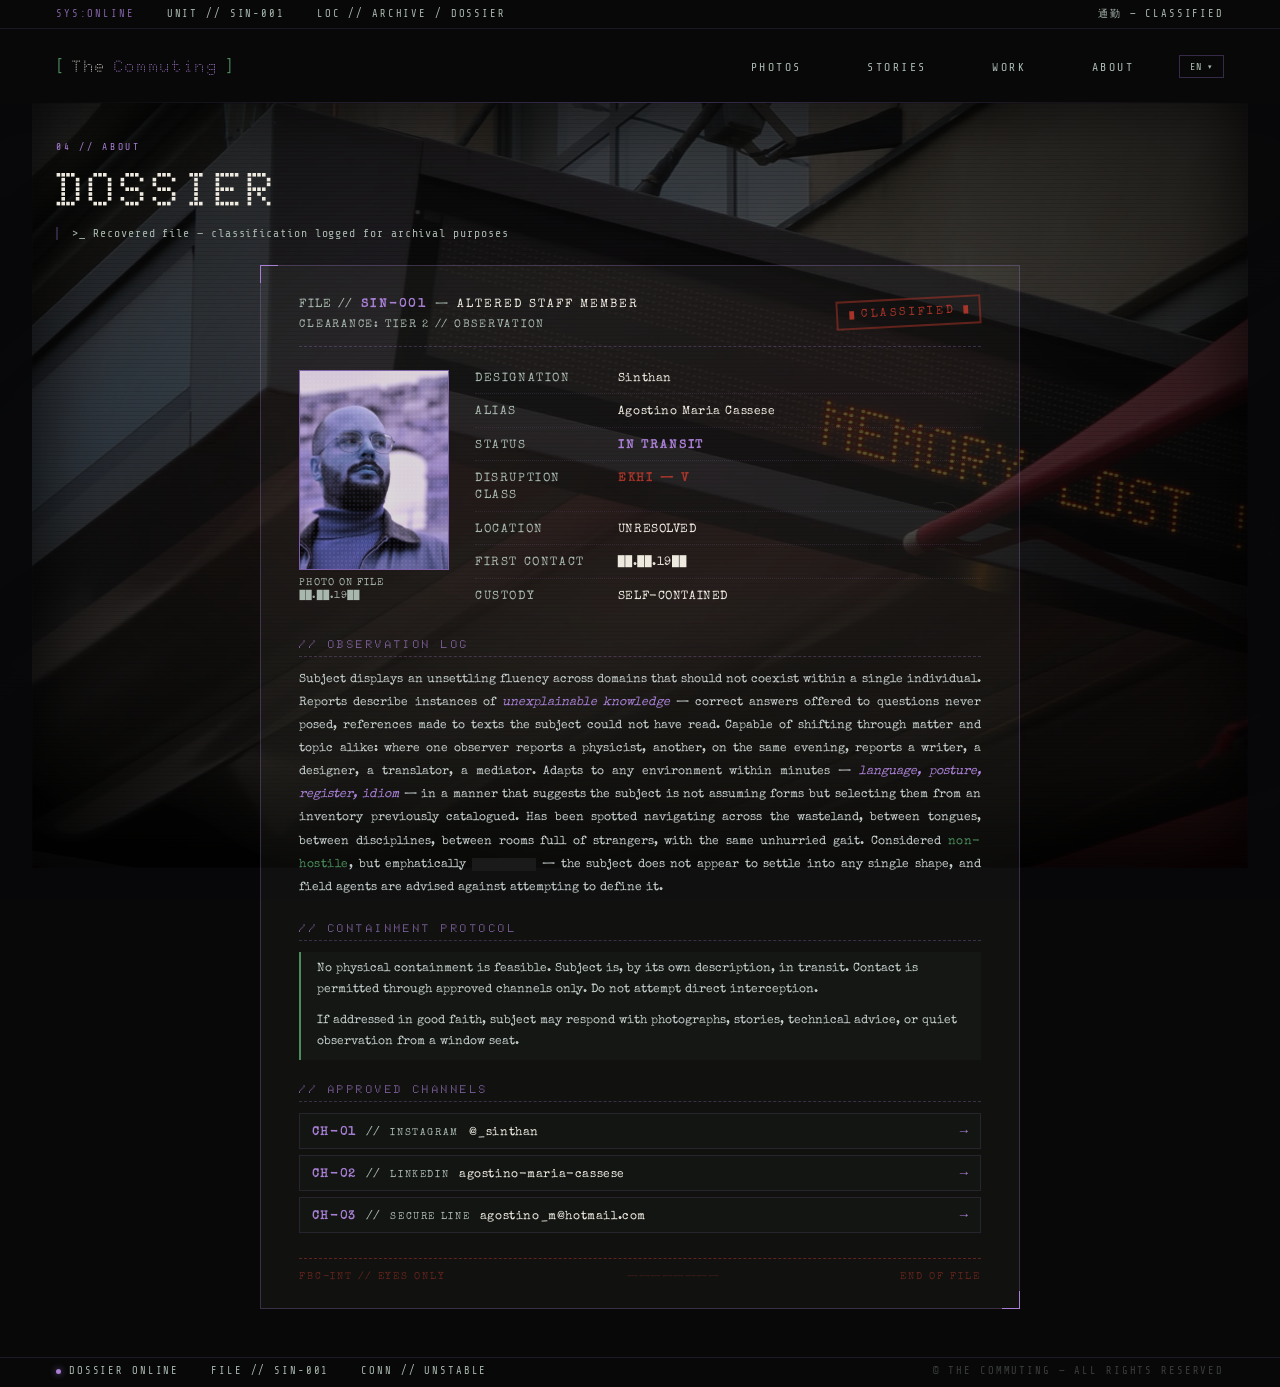
==== about.html @ eeee051c "feat: rewrite Observation Log — fluid creature framing, unexplainable knowledge" ====
<!DOCTYPE html>
<html lang="en">
<head>
  <meta charset="UTF-8" />
  <meta name="viewport" content="width=device-width, initial-scale=1.0" />
  <title>The Commuting — File: SIN-001</title>
  <link rel="icon" type="image/x-icon" href="./assets/favicon.ico">
  <link rel="icon" type="image/png" sizes="32x32" href="./assets/favicon-32.png">
  <link rel="apple-touch-icon" href="./assets/favicon.png">
  <link rel="preconnect" href="https://fonts.googleapis.com">
  <link rel="preconnect" href="https://fonts.gstatic.com" crossorigin>
  <link href="https://fonts.googleapis.com/css2?family=Doto:ROND,wght@1,700&family=Share+Tech+Mono&family=Special+Elite&family=Playfair+Display:wght@400;700&display=swap" rel="stylesheet">
  <link rel="stylesheet" href="./style/style.css">
  <link rel="stylesheet" href="./style/about.css">
</head>
<body>

  <div class="scanlines"></div>
  <div class="window-frame"></div>

  <div class="site-wrapper">

    <!-- SYSTEM BAR -->
    <div class="sys-bar">
      <div class="sys-bar-left">
        <span class="sys-tag">SYS:ONLINE</span>
        <span>UNIT // SIN-001</span>
        <span>LOC // ARCHIVE / DOSSIER</span>
      </div>
      <span>通勤 &mdash; CLASSIFIED</span>
    </div>

    <!-- NAV -->
    <nav>
      <a href="./index.html" class="nav-logo">
        <span class="nav-logo-bracket">[</span>
        The <span class="nav-logo-title">Commuting</span>
        <span class="nav-logo-bracket">]</span>
      </a>
      <ul class="nav-links">
        <li><a href="./photos.html" id="t-nav-photos">Photos</a></li>
        <li><a href="./stories.html" id="t-nav-stories">Stories</a></li>
        <li><a href="./work.html" id="t-nav-work">Tech</a></li>
        <li><a href="./about.html" class="nav-active" id="t-nav-about">About</a></li>
        <li class="nav-lang-item">
          <div class="lang-switcher lang-switcher-inline">
            <button class="lang-btn" id="lang-btn" aria-label="Change language">
              <span id="lang-btn-label">EN</span>
              <span class="lang-btn-arrow">&#9662;</span>
            </button>
            <div class="lang-dropdown" id="lang-dropdown">
              <button class="lang-option" data-lang="en">EN &mdash; English</button>
              <button class="lang-option" data-lang="it">IT &mdash; Italiano</button>
              <button class="lang-option" data-lang="zh">中文 &mdash; 繁體</button>
            </div>
          </div>
        </li>
      </ul>
      <button class="hamburger" id="hamburger" aria-label="Menu">
        <div class="hamburger-bars">
          <span class="hamburger-bar"></span>
          <span class="hamburger-bar"></span>
          <span class="hamburger-bar"></span>
        </div>
      </button>
    </nav>

    <!-- MOBILE DRAWER -->
    <div class="nav-drawer" id="nav-drawer">
      <a href="./photos.html" id="t-nav-photos-m">Photos</a>
      <a href="./stories.html" id="t-nav-stories-m">Stories</a>
      <a href="./work.html" id="t-nav-work-m">Tech</a>
      <a href="./about.html" id="t-nav-about-m">About</a>
      <div class="drawer-lang">
        <span class="drawer-lang-label">// LANGUAGE</span>
        <div class="drawer-lang-options">
          <button class="lang-option" data-lang="en">EN &mdash; English</button>
          <button class="lang-option" data-lang="it">IT &mdash; Italiano</button>
          <button class="lang-option" data-lang="zh">中文 &mdash; 繁體</button>
        </div>
      </div>
    </div>

    <!-- PAGE HEADER -->
    <div class="about-header">
      <p class="about-eyebrow">04 // ABOUT</p>
      <h1 class="about-title">DOSSIER</h1>
      <p class="about-sub" data-t="aboutSub">&gt;_ Recovered file &mdash; classification logged for archival purposes</p>
    </div>

    <!-- DOSSIER -->
    <main class="dossier-wrap">
      <article class="dossier" aria-labelledby="dossier-title">

        <!-- DOSSIER HEADER -->
        <header class="dossier-head">
          <div class="dossier-head-left">
            <div class="dossier-id" id="dossier-title">
              <span class="dossier-id-label">FILE //</span>
              <span class="dossier-id-val">SIN-001</span>
              <span class="dossier-id-sep">&mdash;</span>
              <span class="dossier-id-tag" data-t="aboutFileTag">ALTERED STAFF MEMBER</span>
            </div>
            <div class="dossier-clearance" data-t="aboutClearance">CLEARANCE: TIER 2 // OBSERVATION</div>
          </div>
          <div class="dossier-stamp">
            <span class="stamp-marks">&#9608;</span>
            <span class="stamp-text" data-t="aboutStampClassified">CLASSIFIED</span>
            <span class="stamp-marks">&#9608;</span>
          </div>
        </header>

        <!-- DOSSIER GRID — portrait + meta -->
        <section class="dossier-grid">

          <div class="dossier-portrait">
            <div class="portrait-frame">
              <img src="./assets/propic.webp" alt="Subject photograph — SIN-001" class="portrait-img" />
              <div class="portrait-scan"></div>
            </div>
            <div class="portrait-caption">
              <span data-t="aboutPortraitCap">PHOTO ON FILE</span>
              <span class="portrait-redact">&#9608;&#9608;.&#9608;&#9608;.19&#9608;&#9608;</span>
            </div>
          </div>

          <div class="dossier-meta">
            <div class="meta-row">
              <span class="meta-label" data-t="aboutMetaDesignation">DESIGNATION</span>
              <span class="meta-val">Sinthan</span>
            </div>
            <div class="meta-row">
              <span class="meta-label" data-t="aboutMetaAlias">ALIAS</span>
              <span class="meta-val">Agostino Maria Cassese</span>
            </div>
            <div class="meta-row">
              <span class="meta-label" data-t="aboutMetaStatus">STATUS</span>
              <span class="meta-val meta-val--accent" data-t="aboutMetaStatusVal">IN TRANSIT</span>
            </div>
            <div class="meta-row">
              <span class="meta-label" data-t="aboutMetaDisruption">DISRUPTION CLASS</span>
              <span class="meta-val meta-val--warn">EKHI &mdash; V</span>
            </div>
            <div class="meta-row">
              <span class="meta-label" data-t="aboutMetaLocation">LOCATION</span>
              <span class="meta-val" data-t="aboutMetaLocationVal">UNRESOLVED</span>
            </div>
            <div class="meta-row">
              <span class="meta-label" data-t="aboutMetaContact">FIRST CONTACT</span>
              <span class="meta-val">&#9608;&#9608;.&#9608;&#9608;.19&#9608;&#9608;</span>
            </div>
            <div class="meta-row">
              <span class="meta-label" data-t="aboutMetaCustody">CUSTODY</span>
              <span class="meta-val" data-t="aboutMetaCustodyVal">SELF-CONTAINED</span>
            </div>
          </div>

        </section>

        <!-- OBSERVATION LOG -->
        <section class="dossier-section">
          <h2 class="section-label" data-t="aboutObsLabel">// OBSERVATION LOG</h2>
          <div class="obs-log" data-t="aboutObsBody">
            Subject displays an unsettling fluency across domains that should not coexist within a single individual. Reports describe instances of <em>unexplainable knowledge</em> &mdash; correct answers offered to questions never posed, references made to texts the subject could not have read. Capable of shifting through matter and topic alike: where one observer reports a physicist, another, on the same evening, reports a writer, a designer, a translator, a mediator. Adapts to any environment within minutes &mdash; <em>language, posture, register, idiom</em> &mdash; in a manner that suggests the subject is not assuming forms but selecting them from an inventory previously catalogued. Has been spotted navigating across the wasteland, between tongues, between disciplines, between rooms full of strangers, with the same unhurried gait. Considered <em class="obs-green">non-hostile</em>, but emphatically <span class="redacted">&#9608;&#9608;&#9608;&#9608;&#9608;&#9608;&#9608;</span> &mdash; the subject does not appear to settle into any single shape, and field agents are advised against attempting to define it.
          </div>
        </section>

        <!-- CONTAINMENT NOTE -->
        <section class="dossier-section">
          <h2 class="section-label" data-t="aboutContainmentLabel">// CONTAINMENT PROTOCOL</h2>
          <div class="containment-note">
            <p data-t="aboutContainmentP1">No physical containment is feasible. Subject is, by its own description, in transit. Contact is permitted through approved channels only. Do not attempt direct interception.</p>
            <p data-t="aboutContainmentP2">If addressed in good faith, subject may respond with photographs, stories, technical advice, or quiet observation from a window seat.</p>
          </div>
        </section>

        <!-- APPROVED CHANNELS -->
        <section class="dossier-section">
          <h2 class="section-label" data-t="aboutChannelsLabel">// APPROVED CHANNELS</h2>
          <div class="channels">
            <a class="channel" href="https://www.instagram.com/_sinthan/" target="_blank" rel="noopener">
              <span class="channel-id">CH-01</span>
              <span class="channel-sep">//</span>
              <span class="channel-net" data-t="aboutChInstagramLbl">INSTAGRAM</span>
              <span class="channel-handle">@_sinthan</span>
              <span class="channel-arrow">&rarr;</span>
            </a>
            <a class="channel" href="https://www.linkedin.com/in/agostino-maria-cassese-4b3085217/" target="_blank" rel="noopener">
              <span class="channel-id">CH-02</span>
              <span class="channel-sep">//</span>
              <span class="channel-net" data-t="aboutChLinkedinLbl">LINKEDIN</span>
              <span class="channel-handle">agostino-maria-cassese</span>
              <span class="channel-arrow">&rarr;</span>
            </a>
            <a class="channel" href="mailto:agostino_m@hotmail.com">
              <span class="channel-id">CH-03</span>
              <span class="channel-sep">//</span>
              <span class="channel-net" data-t="aboutChEmailLbl">SECURE LINE</span>
              <span class="channel-handle">agostino_m@hotmail.com</span>
              <span class="channel-arrow">&rarr;</span>
            </a>
          </div>
        </section>

        <!-- FOOTER STRIP -->
        <footer class="dossier-foot">
          <span data-t="aboutFootLeft">FBC-INT // EYES ONLY</span>
          <span class="dossier-foot-sep">&mdash;&mdash;&mdash;&mdash;&mdash;&mdash;&mdash;&mdash;</span>
          <span data-t="aboutFootRight">END OF FILE</span>
        </footer>

      </article>
    </main>

    <!-- STATUS BAR -->
    <div class="status-bar">
      <div class="status-left">
        <span><span class="status-dot"></span><span data-t="aboutStatusDossier">Dossier online</span></span>
        <span data-t="aboutStatusFile">FILE // SIN-001</span>
        <span>CONN // UNSTABLE</span>
      </div>
      <span class="status-right">&copy; The Commuting &mdash; All rights reserved</span>
    </div>

  </div>

  <script src="./scripts/translations.js"></script>
  <script src="./scripts/nav.js"></script>

</body>
</html>
---- style/style.css ----
*, *::before, *::after { box-sizing: border-box; margin: 0; padding: 0; }

:root {
  --bg:            #080808;
  --glass-bg:      rgba(255,255,255,0.03);
  --glass-border:  rgba(255,255,255,0.08);
  --text-primary:  #eeeae0;
  --text-muted:    #a8b8ae;
  --accent:        #7b5ea7;
  --accent-bright: #a87fd4;
  --accent-dim:    rgba(123,94,167,0.15);
  --dot-color:     rgba(255,255,255,0.06);
  --green:         #4a8c5c;
  --text-card-desc:#c4cecc;
}

html { scroll-behavior: smooth; }

body {
  background-color: var(--bg);
  background-image:
    url('../assets/home_wallpaper.webp'),
    radial-gradient(circle, var(--dot-color) 1px, transparent 1px);
  background-size: cover, 18px 18px;
  background-position: center, 0 0;
  background-attachment: fixed, fixed;
  color: var(--text-primary);
  font-family: 'Share Tech Mono', monospace;
  overflow-x: hidden;
}

/* ── DARKENING OVERLAY ── */
body::before {
  content: '';
  position: fixed;
  inset: 0;
  background: rgba(8,8,8,0.70);
  z-index: 0;
  pointer-events: none;
}

/* ── SCANLINES ── */
.scanlines {
  position: fixed;
  inset: 0;
  z-index: 2;
  pointer-events: none;
  background: repeating-linear-gradient(
    to bottom,
    transparent 0px,
    transparent 3px,
    rgba(0,0,0,0.1) 3px,
    rgba(0,0,0,0.1) 4px
  );
}

/* ── WINDOW FRAME ── */
.window-frame {
  position: fixed;
  inset: 0;
  z-index: 3;
  pointer-events: none;
}

.window-frame::before {
  content: '';
  position: absolute;
  inset: 0;
  background:
    radial-gradient(ellipse 75% 55% at 50% 50%, transparent 35%, rgba(0,0,0,0.65) 100%),
    radial-gradient(ellipse 120% 22% at 50% 0%,   rgba(0,0,0,0.75) 0%, transparent 80%),
    radial-gradient(ellipse 120% 22% at 50% 100%, rgba(0,0,0,0.75) 0%, transparent 80%);
}

.window-frame::after {
  content: '';
  position: absolute;
  inset: 0;
  border: 32px solid rgba(8,8,10,0.97);
  box-shadow:
    inset 0 0 80px rgba(0,0,0,0.8),
    inset 0 0 2px rgba(123,94,167,0.15);
}

/* ── DECORATIVE CHINESE TEXT LAYER ── */
.bg-chinese {
  position: fixed;
  inset: 0;
  z-index: 1;
  pointer-events: none;
  user-select: none;
  overflow: hidden;
}

.zh {
  position: absolute;
  writing-mode: vertical-rl;
  font-family: 'Share Tech Mono', monospace;
  font-size: 0.75rem;
  letter-spacing: 0.35em;
  color: rgba(168,127,212,0.55);
  white-space: nowrap;
}

.zh-1 { left: 6%;   top: 5%;  font-size: 0.65rem; opacity: 0.75; }
.zh-2 { left: 14%;  top: 30%; font-size: 0.9rem;  opacity: 0.60; }
.zh-3 { left: 28%;  top: 10%; font-size: 0.55rem; opacity: 0.85; }
.zh-4 { left: 42%;  top: 55%; font-size: 0.8rem;  opacity: 0.55; }
.zh-5 { left: 58%;  top: 8%;  font-size: 0.7rem;  opacity: 0.70; }
.zh-6 { left: 70%;  top: 40%; font-size: 0.6rem;  opacity: 0.80; }
.zh-7 { left: 82%;  top: 15%; font-size: 0.85rem; opacity: 0.50; }
.zh-8 { left: 91%;  top: 60%; font-size: 0.65rem; opacity: 0.65; }

/* ── SITE WRAPPER ── */
.site-wrapper {
  position: relative;
  z-index: 4;
  min-height: 100vh;
  display: flex;
  flex-direction: column;
}

/* solid bg on nav, cards, footer so bg image doesn't show through */
.sys-bar,
nav,
.warn-strip,
.cards,
.status-bar {
  background-color: var(--bg);
}

/* ── TOP SYSTEM BAR ── */
.sys-bar {
  display: flex;
  justify-content: space-between;
  align-items: center;
  padding: 0.45rem 3.5rem;
  font-size: 0.65rem;
  letter-spacing: 0.18em;
  color: var(--text-muted);
  border-bottom: 1px solid rgba(123,94,167,0.18);
  text-transform: uppercase;
}

.sys-bar-left { display: flex; gap: 2rem; }
.sys-tag { color: var(--accent-bright); opacity: 0.75; }

/* ── NAV ── */
nav {
  display: flex;
  justify-content: space-between;
  align-items: center;
  padding: 1.6rem 3.5rem;
  position: relative;
}

nav::after {
  content: '';
  position: absolute;
  bottom: 0; left: 3.5rem; right: 3.5rem;
  height: 1px;
  background: linear-gradient(to right, transparent, rgba(123,94,167,0.45), transparent);
}

.nav-logo {
  font-family: 'Doto', monospace;
  font-size: 1.05rem;
  letter-spacing: 0.1em;
  color: var(--text-primary);
  text-decoration: none;
  display: flex;
  align-items: center;
  gap: 0.4rem;
}

.nav-logo-bracket { color: var(--green); font-family: 'Share Tech Mono', monospace; font-size: 0.9rem; }
.nav-logo .nav-logo-title { color: var(--accent-bright); }

.nav-links { display: flex; gap: 2.8rem; list-style: none; align-items: center; }

.nav-links a {
  font-size: 0.72rem;
  letter-spacing: 0.22em;
  text-transform: uppercase;
  color: var(--text-muted);
  text-decoration: none;
  transition: color 0.2s;
}

.nav-links a::before { content: '//'; margin-right: 0.3em; color: var(--accent); opacity: 0; transition: opacity 0.2s; }
.nav-links a:hover { color: var(--green); }
.nav-links a:hover::before { opacity: 1; }

/* ── HERO ── */
.hero {
  flex: 1;
  display: flex;
  flex-direction: column;
  justify-content: center;
  align-items: flex-start;
  padding: 4rem 3.5rem 3rem;
  max-width: 900px;
  position: relative;
}

/* ── CHINESE VERTICAL DECORATION ── */
.hero-jp {
  position: absolute;
  right: 0;
  top: 50%;
  transform: translateY(-50%) rotate(180deg);
  writing-mode: vertical-rl;
  font-size: 0.56rem;
  letter-spacing: 0.3em;
  color: rgba(123,94,167,0.22);
  text-transform: uppercase;
  pointer-events: none;
  user-select: none;
}

.hero-eyebrow {
  font-size: 0.7rem;
  letter-spacing: 0.28em;
  text-transform: uppercase;
  color: var(--accent-bright);
  margin-bottom: 1.4rem;
  opacity: 0;
  animation: fadeUp 0.8s 0.2s forwards;
  display: flex;
  align-items: center;
  gap: 0.8rem;
}

.hero-eyebrow::before {
  content: '';
  display: inline-block;
  width: 28px; height: 1px;
  background: var(--accent);
}

.hero-title {
  font-family: 'Doto', monospace;
  font-size: clamp(0.9rem, 3.2vw, 3.2rem);
  line-height: 1.15;
  font-weight: 700;
  letter-spacing: 0.06em;
  margin-bottom: 0.4rem;
  opacity: 0;
  animation: fadeUp 0.9s 0.4s forwards;
}

.hero-title em {
  font-style: normal;
  color: var(--accent-bright);
}

.hero-code {
  font-size: 0.58rem;
  letter-spacing: 0.12em;
  color: var(--accent);
  margin-bottom: 1.8rem;
  opacity: 0;
  animation: fadeUp 0.8s 0.55s forwards;
}

.hero-subtitle {
  font-size: 0.82rem;
  line-height: 1.9;
  color: var(--text-muted);
  max-width: 460px;
  margin-bottom: 2.8rem;
  opacity: 0;
  animation: fadeUp 0.9s 0.65s forwards;
  border-left: 2px solid rgba(123,94,167,0.35);
  padding-left: 1rem;
}

.hero-cta {
  display: flex;
  gap: 1.2rem;
  flex-wrap: wrap;
  opacity: 0;
  animation: fadeUp 0.9s 0.8s forwards;
}

.btn {
  font-family: 'Share Tech Mono', monospace;
  font-size: 0.63rem;
  letter-spacing: 0.16em;
  text-transform: uppercase;
  text-decoration: none;
  padding: 0.7rem 1.6rem;
  border: 1px solid;
  transition: background 0.25s, border-color 0.25s, color 0.25s, box-shadow 0.25s;
}

.btn-primary {
  background: var(--accent);
  border-color: var(--accent);
  color: #e8e4dc;
}

.btn-primary:hover {
  background: var(--accent-bright);
  border-color: var(--accent-bright);
  box-shadow: 0 0 20px rgba(168,127,212,0.3);
}

.btn-ghost {
  background: transparent;
  border-color: rgba(123,94,167,0.4);
  color: var(--text-muted);
}

.btn-ghost:hover {
  border-color: var(--accent-bright);
  color: var(--accent-bright);
}

/* ── WARNING MARQUEE ── */
.warn-strip {
  display: flex;
  align-items: center;
  padding: 0.5rem 0;
  font-size: 0.56rem;
  letter-spacing: 0.22em;
  text-transform: uppercase;
  border-top: 1px solid rgba(192,57,43,0.2);
  border-bottom: 1px solid rgba(192,57,43,0.2);
  color: rgba(192,57,43,0.55);
  overflow: hidden;
  white-space: nowrap;
}

.warn-strip-inner {
  display: inline-flex;
  gap: 4rem;
  animation: marquee 24s linear infinite;
  will-change: transform;
}

@keyframes marquee {
  from { transform: translateX(0); }
  to   { transform: translateX(-50%); }
}

/* ── CARDS ── */
.cards {
  display: grid;
  grid-template-columns: repeat(3, 1fr);
  border-top: 1px solid var(--glass-border);
}

.card {
  padding: 2rem 2.4rem;
  background: var(--glass-bg);
  border-right: 1px solid var(--glass-border);
  transition: background 0.25s;
  cursor: pointer;
  position: relative;
  overflow: hidden;
}

.card::before {
  content: '';
  position: absolute;
  top: 0; left: 0;
  width: 54px; height: 54px;
  background: radial-gradient(circle, rgba(123,94,167,0.28) 1px, transparent 1px);
  background-size: 6px 6px;
}

.card:last-child { border-right: none; }
.card:hover { background: var(--accent-dim); }
.card:hover .card-arrow { opacity: 1; transform: translateX(0); }

.card-kaomoji {
  font-family: system-ui, sans-serif;
  font-size: 0.95rem;
  color: var(--green);
  margin-bottom: 0.9rem;
  display: block;
  opacity: 0.9;
}

.card-number {
  font-size: 0.54rem;
  letter-spacing: 0.24em;
  color: var(--accent-bright);
  margin-bottom: 0.8rem;
}

.card-title {
  font-family: 'Playfair Display', serif;
  font-size: 1.1rem;
  margin-bottom: 0.5rem;
  color: var(--text-primary);
}

.card-desc {
  font-size: 0.72rem;
  line-height: 1.75;
  color: var(--text-card-desc);
}

.card-arrow {
  position: absolute;
  bottom: 1.4rem; right: 1.6rem;
  font-size: 0.58rem;
  color: var(--accent-bright);
  opacity: 0;
  transform: translateX(-6px);
  transition: opacity 0.25s, transform 0.25s;
}

/* ── STATUS BAR ── */
.status-bar {
  padding: 0.45rem 3.5rem;
  display: flex;
  justify-content: space-between;
  align-items: center;
  font-size: 0.65rem;
  letter-spacing: 0.18em;
  color: var(--text-muted);
  border-top: 1px solid rgba(123,94,167,0.2);
  flex-wrap: wrap;
  gap: 0.8rem;
  text-transform: uppercase;
}

.status-left { display: flex; gap: 2rem; align-items: center; }

.status-dot {
  display: inline-block;
  width: 5px; height: 5px;
  border-radius: 50%;
  background: var(--accent-bright);
  margin-right: 0.5rem;
  animation: pulse 2.4s infinite;
  box-shadow: 0 0 6px var(--accent);
}

.status-right { opacity: 0.3; }

/* ── KEYFRAMES ── */
@keyframes fadeUp {
  from { opacity: 0; transform: translateY(16px); }
  to   { opacity: 1; transform: translateY(0); }
}

@keyframes pulse {
  0%, 100% { opacity: 1; }
  50%       { opacity: 0.2; }
}

/* ── HAMBURGER ── */
.hamburger {
  display: none;
  flex-direction: column;
  align-items: center;
  gap: 4px;
  background: none;
  border: 1px solid rgba(74,140,92,0.4);
  padding: 0.45rem 0.65rem;
  cursor: pointer;
  z-index: 100;
}

.hamburger-bars { display: flex; flex-direction: column; gap: 4px; }

.hamburger-bar {
  width: 20px; height: 2px;
  background: var(--green);
  transition: transform 0.25s, opacity 0.25s;
  display: block;
}

.hamburger.open .hamburger-bar:nth-child(1) { transform: translateY(6px) rotate(45deg); }
.hamburger.open .hamburger-bar:nth-child(2) { opacity: 0; }
.hamburger.open .hamburger-bar:nth-child(3) { transform: translateY(-6px) rotate(-45deg); }

/* ── NAV DRAWER (mobile only) ── */
.nav-drawer {
  display: none;
  position: fixed;
  top: 0; right: 0;
  width: 220px; height: 100vh;
  background: rgba(8,8,8,0.97);
  border-left: 1px solid rgba(74,140,92,0.25);
  z-index: 99;
  flex-direction: column;
  justify-content: flex-start;
  padding: 3rem 2rem;
  gap: 0.5rem;
  transform: translateX(100%);
  transition: transform 0.3s ease;
}

.nav-drawer.open { transform: translateX(0); }

.nav-drawer a {
  font-size: 0.7rem;
  letter-spacing: 0.22em;
  text-transform: uppercase;
  color: var(--text-muted);
  text-decoration: none;
  padding: 0.65rem 0;
  border-bottom: 1px solid rgba(255,255,255,0.05);
  transition: color 0.2s;
}

.nav-drawer a::before { content: '//'; margin-right: 0.4em; color: var(--accent); }
.nav-drawer a:hover { color: var(--green); }

/* ── RESPONSIVE ── */
@media (max-width: 768px) {
  .sys-bar, nav, .hero, .status-bar { padding-left: 1.4rem; padding-right: 1.4rem; }
  nav::after { left: 1.4rem; right: 1.4rem; }
  .nav-links { display: none; }
  .hamburger { display: flex; }
  .nav-drawer { display: flex; }
  .cards { grid-template-columns: 1fr; }
  .card { border-right: none; border-bottom: 1px solid var(--glass-border); }
  .hero-jp { display: none; }
  .hero-title { font-size: clamp(1.4rem, 6vw, 2.4rem); }
  .zh-3, .zh-4, .zh-6, .zh-7 { display: none; }
  .zh-1 { left: 5%;  }
  .zh-2 { left: 25%; }
  .zh-5 { left: 55%; }
  .zh-8 { left: 80%; }

  .sys-bar {
    font-size: 0.48rem;
    letter-spacing: 0.1em;
    padding-top: 0.35rem;
    padding-bottom: 0.35rem;
  }
  .sys-bar-left { gap: 0.9rem; }

  .status-bar {
    font-size: 0.48rem;
    letter-spacing: 0.1em;
    padding-top: 0.35rem;
    padding-bottom: 0.35rem;
  }
  .status-left { gap: 0.9rem; }
}

/* ── LANGUAGE SWITCHER ── */
.nav-lang-item {
  list-style: none;
}

.lang-switcher-inline {
  position: relative;
}

.lang-btn {
  display: flex;
  align-items: center;
  gap: 0.3rem;
  background: transparent;
  border: 1px solid rgba(123,94,167,0.4);
  color: var(--text-muted);
  font-family: 'Share Tech Mono', monospace;
  font-size: 0.63rem;
  letter-spacing: 0.16em;
  padding: 0.3rem 0.6rem;
  cursor: pointer;
  transition: border-color 0.2s, color 0.2s;
}

.lang-btn:hover,
.lang-btn.open {
  border-color: var(--accent-bright);
  color: var(--accent-bright);
}

.lang-btn-arrow {
  font-size: 0.45rem;
  transition: transform 0.2s;
}

.lang-btn.open .lang-btn-arrow { transform: rotate(180deg); }

.lang-dropdown {
  position: absolute;
  top: calc(100% + 6px);
  right: 0;
  background: rgba(8,8,8,0.97);
  border: 1px solid rgba(123,94,167,0.3);
  display: flex;
  flex-direction: column;
  min-width: 140px;
  z-index: 200;
  transform: translateY(-4px);
  opacity: 0;
  pointer-events: none;
  transition: opacity 0.2s, transform 0.2s;
}

.lang-dropdown.open {
  opacity: 1;
  pointer-events: all;
  transform: translateY(0);
}

.lang-option {
  background: none;
  border: none;
  border-bottom: 1px solid rgba(255,255,255,0.05);
  color: var(--text-muted);
  font-family: 'Share Tech Mono', monospace;
  font-size: 0.62rem;
  letter-spacing: 0.14em;
  text-align: left;
  padding: 0.6rem 0.9rem;
  cursor: pointer;
  transition: color 0.2s, background 0.2s;
}

.lang-option:last-child { border-bottom: none; }
.lang-option:hover { color: var(--accent-bright); background: rgba(123,94,167,0.08); }
.lang-option-active { color: var(--green); }

@media (max-width: 768px) {
  .nav-lang-item { display: none; }
}

/* ── MOBILE DRAWER LANGUAGE SELECTOR ── */
.drawer-lang {
  margin-top: auto;
  padding-top: 1.4rem;
  border-top: 1px solid rgba(123,94,167,0.18);
}

.drawer-lang-label {
  font-size: 0.52rem;
  letter-spacing: 0.22em;
  color: var(--accent);
  text-transform: uppercase;
  display: block;
  margin-bottom: 0.6rem;
}

.drawer-lang-options {
  display: flex;
  flex-direction: column;
  gap: 0;
}

.drawer-lang-options .lang-option {
  text-align: left;
  padding: 0.6rem 0;
  border: none;
  border-bottom: 1px solid rgba(255,255,255,0.05);
  font-size: 0.68rem;
  letter-spacing: 0.16em;
}

.drawer-lang-options .lang-option::before {
  content: '//';
  margin-right: 0.4em;
  color: var(--accent);
}
---- style/about.css ----
/* ══════════════════════════════════════════════════════════════════
   about.css — FBC altered item dossier
   ══════════════════════════════════════════════════════════════════ */

:root {
  --dossier-paper: rgba(238,234,224,0.04);
  --dossier-edge:  rgba(168,127,212,0.28);
  --dossier-edge-soft: rgba(168,127,212,0.14);
  --dossier-redact: #1a1a1a;
  --warn-red: rgba(192,57,43,0.85);
  --warn-red-dim: rgba(192,57,43,0.45);
  --typewriter: 'Special Elite', 'Courier New', monospace;
}

/* ── PAGE HEADER ───────────────────────────────────────────── */
.about-header {
  padding: 2.4rem 3.5rem 1.6rem;
  max-width: 1100px;
}

.about-eyebrow {
  font-size: 0.6rem;
  letter-spacing: 0.28em;
  text-transform: uppercase;
  color: var(--accent-bright);
  margin-bottom: 0.7rem;
}

.about-title {
  font-family: 'Doto', monospace;
  font-size: clamp(1.6rem, 4.5vw, 3rem);
  letter-spacing: 0.06em;
  line-height: 1.1;
  margin-bottom: 0.7rem;
}

.about-sub {
  font-size: 0.72rem;
  letter-spacing: 0.08em;
  color: var(--text-muted);
  border-left: 2px solid rgba(123,94,167,0.35);
  padding-left: 0.9rem;
  max-width: 540px;
}

/* ── DOSSIER WRAPPER ────────────────────────────────────────── */
.dossier-wrap {
  flex: 1;
  padding: 0 3.5rem 3rem;
  display: flex;
  justify-content: center;
}

.dossier {
  width: 100%;
  max-width: 760px;
  background: var(--dossier-paper);
  border: 1px solid var(--dossier-edge);
  padding: 2rem 2.4rem 1.6rem;
  position: relative;
  font-family: var(--typewriter);
}

/* corner brackets */
.dossier::before,
.dossier::after {
  content: '';
  position: absolute;
  width: 18px; height: 18px;
  border: 1px solid var(--accent-bright);
  pointer-events: none;
}
.dossier::before { top: -1px; left: -1px; border-right: none; border-bottom: none; }
.dossier::after  { bottom: -1px; right: -1px; border-left: none; border-top: none; }

/* ── DOSSIER HEAD ───────────────────────────────────────────── */
.dossier-head {
  display: flex;
  justify-content: space-between;
  align-items: flex-start;
  gap: 1.2rem;
  border-bottom: 1px dashed var(--dossier-edge);
  padding-bottom: 1rem;
  margin-bottom: 1.4rem;
}

.dossier-id {
  font-family: var(--typewriter);
  font-size: 0.78rem;
  letter-spacing: 0.1em;
  color: var(--text-primary);
  display: flex;
  flex-wrap: wrap;
  gap: 0.5rem;
  align-items: baseline;
}

.dossier-id-label { color: var(--text-muted); }
.dossier-id-val   { color: var(--accent-bright); font-weight: 700; letter-spacing: 0.18em; }
.dossier-id-sep   { color: var(--text-muted); }
.dossier-id-tag   { color: var(--text-primary); letter-spacing: 0.16em; text-transform: uppercase; }

.dossier-clearance {
  font-family: var(--typewriter);
  font-size: 0.68rem;
  letter-spacing: 0.16em;
  color: var(--text-muted);
  margin-top: 0.5rem;
  text-transform: uppercase;
}

/* ── CLASSIFIED STAMP ───────────────────────────────────────── */
.dossier-stamp {
  font-family: var(--typewriter);
  font-size: 0.72rem;
  letter-spacing: 0.22em;
  color: var(--warn-red);
  border: 2px solid var(--warn-red-dim);
  padding: 0.45rem 0.7rem;
  transform: rotate(-3deg);
  flex-shrink: 0;
  display: flex;
  gap: 0.5rem;
  align-items: center;
  white-space: nowrap;
  text-transform: uppercase;
}

.stamp-marks { font-size: 0.5rem; letter-spacing: -0.1em; }

/* ── GRID: PORTRAIT + META ─────────────────────────────────── */
.dossier-grid {
  display: grid;
  grid-template-columns: 150px 1fr;
  gap: 1.6rem;
  margin-bottom: 1.6rem;
}

/* ── PORTRAIT ──────────────────────────────────────────────── */
.dossier-portrait {
  display: flex;
  flex-direction: column;
  gap: 0.5rem;
}

.portrait-frame {
  width: 100%;
  aspect-ratio: 3 / 4;
  border: 1px solid var(--accent);
  background: #0d0d0d;
  position: relative;
  overflow: hidden;
}

.portrait-img {
  width: 100%;
  height: 100%;
  object-fit: cover;
  display: block;
  filter: grayscale(0.4) sepia(0.3) hue-rotate(220deg) saturate(1.6) brightness(0.85);
}

.portrait-scan {
  position: absolute;
  inset: 0;
  pointer-events: none;
  background:
    repeating-linear-gradient(to bottom, transparent 0px, transparent 2px, rgba(0,0,0,0.18) 2px, rgba(0,0,0,0.18) 3px),
    radial-gradient(circle, rgba(168,127,212,0.18) 1px, transparent 1px);
  background-size: auto, 4px 4px;
  mix-blend-mode: screen;
  opacity: 0.6;
}

.portrait-caption {
  font-family: var(--typewriter);
  font-size: 0.6rem;
  letter-spacing: 0.1em;
  color: var(--text-muted);
  display: flex;
  flex-direction: column;
  gap: 0.15rem;
  text-transform: uppercase;
}

.portrait-redact {
  color: var(--text-muted);
  letter-spacing: 0.05em;
  font-size: 0.62rem;
}

/* ── META TABLE ────────────────────────────────────────────── */
.dossier-meta {
  display: flex;
  flex-direction: column;
  gap: 0.55rem;
  font-family: var(--typewriter);
}

.meta-row {
  display: grid;
  grid-template-columns: 130px 1fr;
  gap: 0.8rem;
  font-size: 0.72rem;
  line-height: 1.5;
  align-items: baseline;
  border-bottom: 1px dotted var(--dossier-edge-soft);
  padding-bottom: 0.4rem;
}

.meta-row:last-child { border-bottom: none; }

.meta-label {
  color: var(--text-muted);
  letter-spacing: 0.14em;
  text-transform: uppercase;
}

.meta-val {
  color: var(--text-primary);
  letter-spacing: 0.05em;
}

.meta-val--accent {
  color: var(--accent-bright);
  letter-spacing: 0.16em;
  text-transform: uppercase;
  font-weight: 700;
}

.meta-val--warn {
  color: var(--warn-red);
  letter-spacing: 0.16em;
  text-transform: uppercase;
  font-weight: 700;
}

/* ── SECTIONS ──────────────────────────────────────────────── */
.dossier-section {
  margin-top: 1.4rem;
}

.section-label {
  font-family: 'Doto', monospace;
  font-size: 0.7rem;
  font-weight: 700;
  letter-spacing: 0.22em;
  color: var(--accent-bright);
  border-bottom: 1px dashed var(--dossier-edge);
  padding-bottom: 0.3rem;
  margin-bottom: 0.7rem;
  text-transform: uppercase;
}

/* ── OBSERVATION LOG ──────────────────────────────────────── */
.obs-log {
  font-family: var(--typewriter);
  font-size: 0.78rem;
  line-height: 1.85;
  color: var(--text-card-desc);
  text-align: justify;
  hyphens: auto;
}

.obs-log em {
  font-style: italic;
  color: var(--accent-bright);
}

.obs-log .obs-green {
  color: var(--green);
  font-style: normal;
  letter-spacing: 0.04em;
}

.obs-log .redacted {
  background: var(--dossier-redact);
  color: transparent;
  padding: 0 6px;
  user-select: none;
  border-radius: 1px;
}

/* ── CONTAINMENT NOTE ──────────────────────────────────────── */
.containment-note {
  font-family: var(--typewriter);
  font-size: 0.74rem;
  line-height: 1.8;
  color: var(--text-card-desc);
  border-left: 2px solid var(--green);
  padding: 0.4rem 0 0.4rem 1rem;
  background: rgba(74,140,92,0.04);
}

.containment-note p { margin-bottom: 0.6rem; }
.containment-note p:last-child { margin-bottom: 0; }

/* ── APPROVED CHANNELS ─────────────────────────────────────── */
.channels {
  display: flex;
  flex-direction: column;
  gap: 0.4rem;
}

.channel {
  font-family: var(--typewriter);
  font-size: 0.74rem;
  letter-spacing: 0.05em;
  display: grid;
  grid-template-columns: auto auto auto 1fr auto;
  gap: 0.6rem;
  align-items: baseline;
  color: var(--text-primary);
  text-decoration: none;
  padding: 0.55rem 0.7rem;
  border: 1px solid var(--dossier-edge-soft);
  background: rgba(74,140,92,0.03);
  transition: border-color 0.2s, background 0.2s, color 0.2s;
}

.channel:hover {
  border-color: var(--green);
  background: rgba(74,140,92,0.08);
  color: var(--green);
}

.channel:hover .channel-arrow { transform: translateX(4px); }

.channel-id {
  color: var(--accent-bright);
  letter-spacing: 0.14em;
  font-weight: 700;
}

.channel-sep { color: var(--text-muted); }

.channel-net {
  color: var(--text-muted);
  letter-spacing: 0.16em;
  text-transform: uppercase;
  font-size: 0.64rem;
}

.channel-handle {
  color: var(--text-primary);
  font-size: 0.72rem;
  word-break: break-all;
}

.channel:hover .channel-handle { color: var(--green); }

.channel-arrow {
  color: var(--accent-bright);
  font-family: 'Share Tech Mono', monospace;
  font-size: 0.85rem;
  transition: transform 0.2s;
}

/* ── FOOTER ────────────────────────────────────────────────── */
.dossier-foot {
  margin-top: 1.6rem;
  padding-top: 0.8rem;
  border-top: 1px dashed var(--warn-red-dim);
  display: flex;
  justify-content: space-between;
  align-items: center;
  font-family: var(--typewriter);
  font-size: 0.6rem;
  letter-spacing: 0.2em;
  color: var(--warn-red-dim);
  text-transform: uppercase;
  flex-wrap: wrap;
  gap: 0.5rem;
}

.dossier-foot-sep {
  flex: 1;
  text-align: center;
  opacity: 0.5;
  letter-spacing: 0.05em;
  overflow: hidden;
  white-space: nowrap;
}

/* ── RESPONSIVE ────────────────────────────────────────────── */
@media (max-width: 768px) {
  .about-header { padding: 1.6rem 1.4rem 1rem; }
  .dossier-wrap { padding: 0 1rem 2rem; }
  .dossier { padding: 1.4rem 1.2rem 1.1rem; }

  .dossier-head { flex-direction: column; align-items: flex-start; }
  .dossier-stamp { transform: rotate(-2deg); align-self: flex-end; }

  .dossier-grid {
    grid-template-columns: 1fr;
    gap: 1rem;
  }
  .dossier-portrait { max-width: 180px; margin: 0 auto; }

  .meta-row {
    grid-template-columns: 1fr;
    gap: 0.15rem;
    border-bottom: 1px dotted var(--dossier-edge-soft);
    padding-bottom: 0.5rem;
  }

  .channel {
    grid-template-columns: auto auto 1fr auto;
    font-size: 0.7rem;
  }
  .channel-net { grid-column: span 2; font-size: 0.6rem; }

  .dossier-foot-sep { display: none; }
}
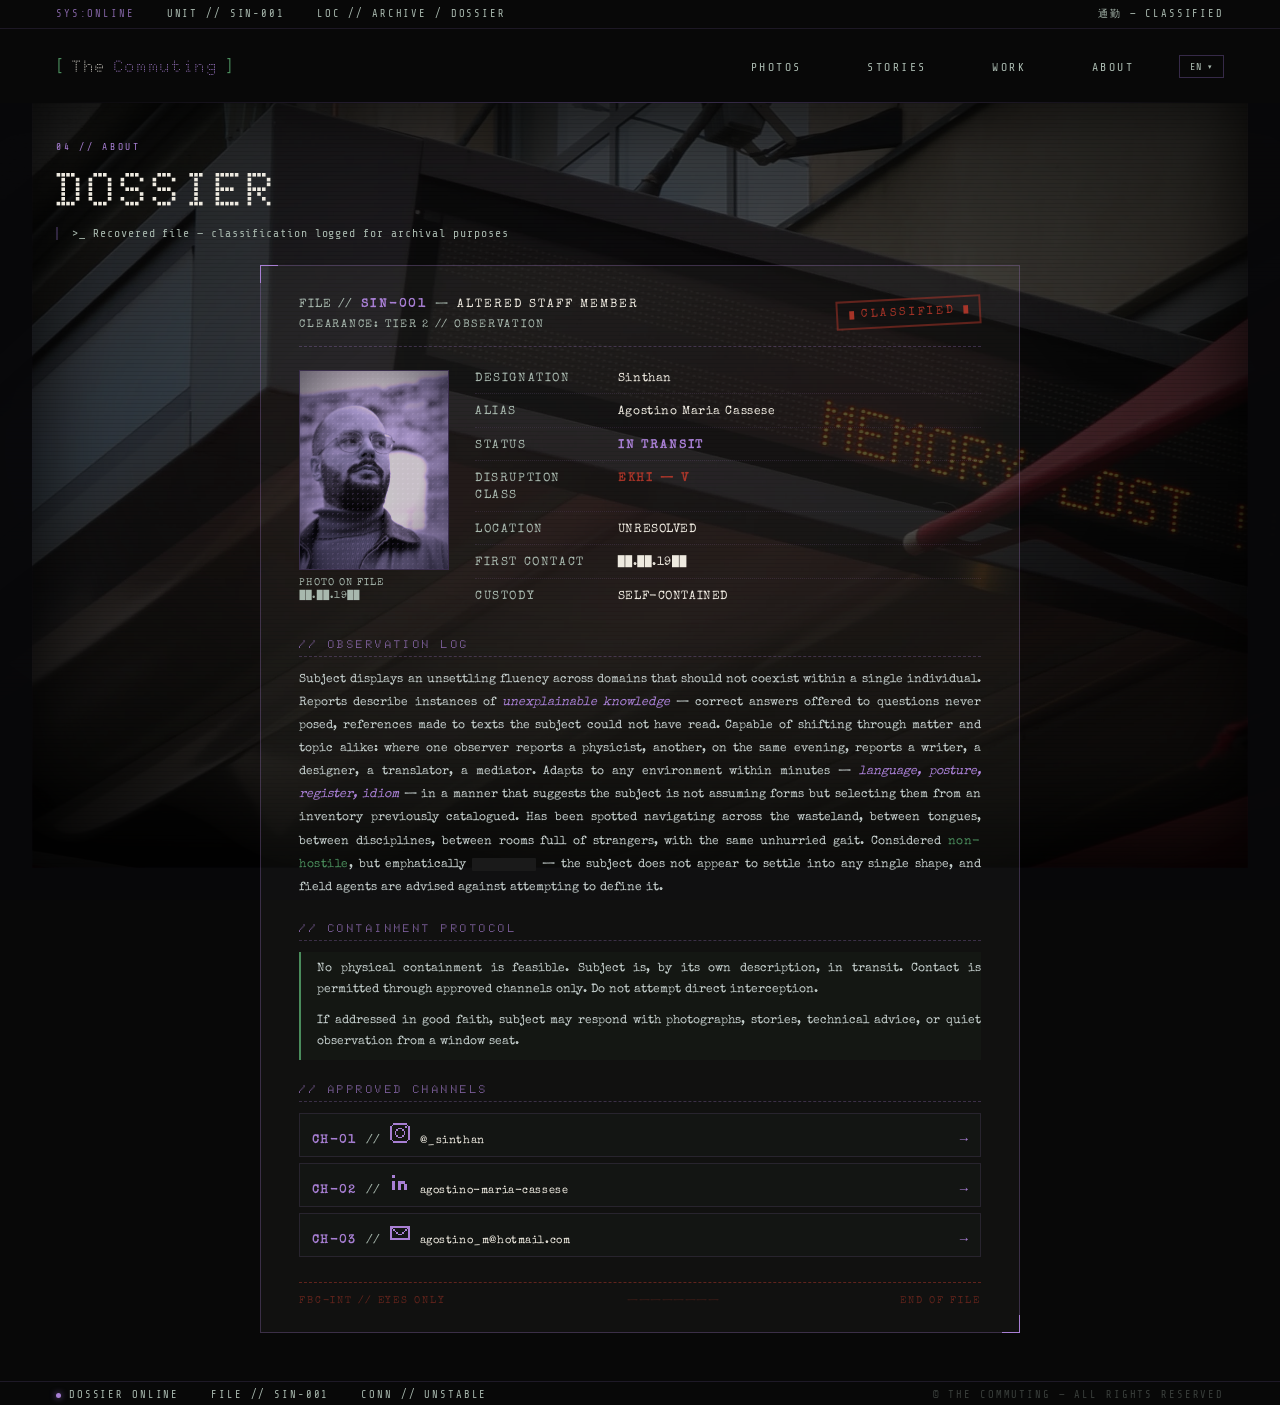
==== commit 1ebdc7a7: "feat: replace channel network labels with dot-matrix SVG icons (Instagram, LinkedIn, envelope)" ====
--- a/about.html
+++ b/about.html
@@ -181,21 +181,65 @@
             <a class="channel" href="https://www.instagram.com/_sinthan/" target="_blank" rel="noopener">
               <span class="channel-id">CH-01</span>
               <span class="channel-sep">//</span>
-              <span class="channel-net" data-t="aboutChInstagramLbl">INSTAGRAM</span>
+              <span class="channel-icon" aria-label="Instagram">
+                <svg width="20" height="20" viewBox="0 0 13 13" xmlns="http://www.w3.org/2000/svg" shape-rendering="crispEdges" aria-hidden="true">
+                  <rect x="2" y="0" width="9" height="1"/>
+                  <rect x="0" y="2" width="1" height="9"/>
+                  <rect x="12" y="2" width="1" height="9"/>
+                  <rect x="2" y="12" width="9" height="1"/>
+                  <rect x="1" y="1" width="1" height="1"/>
+                  <rect x="11" y="1" width="1" height="1"/>
+                  <rect x="1" y="11" width="1" height="1"/>
+                  <rect x="11" y="11" width="1" height="1"/>
+                  <rect x="5" y="3" width="3" height="1"/>
+                  <rect x="4" y="4" width="1" height="1"/>
+                  <rect x="8" y="4" width="1" height="1"/>
+                  <rect x="3" y="5" width="1" height="3"/>
+                  <rect x="9" y="5" width="1" height="3"/>
+                  <rect x="4" y="8" width="1" height="1"/>
+                  <rect x="8" y="8" width="1" height="1"/>
+                  <rect x="5" y="9" width="3" height="1"/>
+                  <rect x="10" y="2" width="1" height="1"/>
+                </svg>
+              </span>
               <span class="channel-handle">@_sinthan</span>
               <span class="channel-arrow">&rarr;</span>
             </a>
             <a class="channel" href="https://www.linkedin.com/in/agostino-maria-cassese-4b3085217/" target="_blank" rel="noopener">
               <span class="channel-id">CH-02</span>
               <span class="channel-sep">//</span>
-              <span class="channel-net" data-t="aboutChLinkedinLbl">LINKEDIN</span>
+              <span class="channel-icon" aria-label="LinkedIn">
+                <svg width="20" height="20" viewBox="0 0 13 13" xmlns="http://www.w3.org/2000/svg" shape-rendering="crispEdges" aria-hidden="true">
+                  <rect x="1" y="1" width="2" height="2"/>
+                  <rect x="1" y="5" width="2" height="6"/>
+                  <rect x="5" y="7" width="2" height="4"/>
+                  <rect x="5" y="5" width="5" height="2"/>
+                  <rect x="9" y="7" width="2" height="4"/>
+                </svg>
+              </span>
               <span class="channel-handle">agostino-maria-cassese</span>
               <span class="channel-arrow">&rarr;</span>
             </a>
             <a class="channel" href="mailto:agostino_m@hotmail.com">
               <span class="channel-id">CH-03</span>
               <span class="channel-sep">//</span>
-              <span class="channel-net" data-t="aboutChEmailLbl">SECURE LINE</span>
+              <span class="channel-icon" aria-label="Email">
+                <svg width="20" height="20" viewBox="0 0 13 13" xmlns="http://www.w3.org/2000/svg" shape-rendering="crispEdges" aria-hidden="true">
+                  <rect x="0" y="2" width="13" height="1"/>
+                  <rect x="0" y="10" width="13" height="1"/>
+                  <rect x="0" y="2" width="1" height="9"/>
+                  <rect x="12" y="2" width="1" height="9"/>
+                  <rect x="1" y="3" width="1" height="1"/>
+                  <rect x="2" y="4" width="1" height="1"/>
+                  <rect x="3" y="5" width="1" height="1"/>
+                  <rect x="4" y="6" width="1" height="1"/>
+                  <rect x="5" y="7" width="3" height="1"/>
+                  <rect x="8" y="6" width="1" height="1"/>
+                  <rect x="9" y="5" width="1" height="1"/>
+                  <rect x="10" y="4" width="1" height="1"/>
+                  <rect x="11" y="3" width="1" height="1"/>
+                </svg>
+              </span>
               <span class="channel-handle">agostino_m@hotmail.com</span>
               <span class="channel-arrow">&rarr;</span>
             </a>
--- a/style/about.css
+++ b/style/about.css
@@ -146,30 +146,39 @@
 .portrait-frame {
   width: 100%;
   aspect-ratio: 3 / 4;
-  border: 1px solid var(--accent);
+  border: 1px solid rgba(123,94,167,0.4);
   background: #0d0d0d;
   position: relative;
   overflow: hidden;
 }
 
 .portrait-img {
+  display: block;
   width: 100%;
   height: 100%;
   object-fit: cover;
-  display: block;
-  filter: grayscale(0.4) sepia(0.3) hue-rotate(220deg) saturate(1.6) brightness(0.85);
+  /* same purple tint as work.html portrait */
+  filter: grayscale(80%) sepia(60%) hue-rotate(220deg) saturate(160%) brightness(0.78);
 }
 
 .portrait-scan {
   position: absolute;
   inset: 0;
   pointer-events: none;
-  background:
-    repeating-linear-gradient(to bottom, transparent 0px, transparent 2px, rgba(0,0,0,0.18) 2px, rgba(0,0,0,0.18) 3px),
-    radial-gradient(circle, rgba(168,127,212,0.18) 1px, transparent 1px);
-  background-size: auto, 4px 4px;
+  background: radial-gradient(circle, rgba(168,127,212,0.18) 1px, transparent 1px);
+  background-size: 5px 5px;
   mix-blend-mode: screen;
-  opacity: 0.6;
+  z-index: 1;
+}
+
+/* vignette over the dot matrix — adds depth, matches work portrait */
+.portrait-frame::after {
+  content: '';
+  position: absolute;
+  inset: 0;
+  background: radial-gradient(ellipse at center, transparent 45%, rgba(8,8,20,0.5) 100%);
+  pointer-events: none;
+  z-index: 2;
 }
 
 .portrait-caption {
@@ -290,6 +299,8 @@
   border-left: 2px solid var(--green);
   padding: 0.4rem 0 0.4rem 1rem;
   background: rgba(74,140,92,0.04);
+  text-align: justify;
+  hyphens: auto;
 }
 
 .containment-note p { margin-bottom: 0.6rem; }
@@ -304,10 +315,10 @@
 
 .channel {
   font-family: var(--typewriter);
-  font-size: 0.74rem;
+  font-size: 0.72rem;
   letter-spacing: 0.05em;
-  display: grid;
-  grid-template-columns: auto auto auto 1fr auto;
+  display: flex;
+  flex-wrap: nowrap;
   gap: 0.6rem;
   align-items: baseline;
   color: var(--text-primary);
@@ -316,6 +327,8 @@
   border: 1px solid var(--dossier-edge-soft);
   background: rgba(74,140,92,0.03);
   transition: border-color 0.2s, background 0.2s, color 0.2s;
+  white-space: nowrap;
+  overflow: hidden;
 }
 
 .channel:hover {
@@ -330,21 +343,36 @@
   color: var(--accent-bright);
   letter-spacing: 0.14em;
   font-weight: 700;
-}
-
-.channel-sep { color: var(--text-muted); }
-
-.channel-net {
-  color: var(--text-muted);
-  letter-spacing: 0.16em;
-  text-transform: uppercase;
-  font-size: 0.64rem;
+  flex-shrink: 0;
+}
+
+.channel-sep { color: var(--text-muted); flex-shrink: 0; }
+
+.channel-icon {
+  flex-shrink: 0;
+  display: inline-flex;
+  align-items: center;
+  line-height: 0;
+}
+
+.channel-icon svg {
+  display: block;
+  fill: var(--accent-bright);
+  transition: fill 0.2s;
+  shape-rendering: crispEdges;
+}
+
+.channel:hover .channel-icon svg {
+  fill: var(--green);
 }
 
 .channel-handle {
   color: var(--text-primary);
-  font-size: 0.72rem;
-  word-break: break-all;
+  font-size: 0.7rem;
+  flex: 1;
+  min-width: 0;
+  overflow: hidden;
+  text-overflow: ellipsis;
 }
 
 .channel:hover .channel-handle { color: var(--green); }
@@ -354,6 +382,8 @@
   font-family: 'Share Tech Mono', monospace;
   font-size: 0.85rem;
   transition: transform 0.2s;
+  flex-shrink: 0;
+  margin-left: auto;
 }
 
 /* ── FOOTER ────────────────────────────────────────────────── */
@@ -405,10 +435,12 @@
   }
 
   .channel {
-    grid-template-columns: auto auto 1fr auto;
-    font-size: 0.7rem;
+    font-size: 0.65rem;
+    gap: 0.4rem;
+    padding: 0.5rem 0.55rem;
   }
-  .channel-net { grid-column: span 2; font-size: 0.6rem; }
+  .channel-icon svg { width: 16px; height: 16px; }
+  .channel-handle { font-size: 0.65rem; }
 
   .dossier-foot-sep { display: none; }
 }
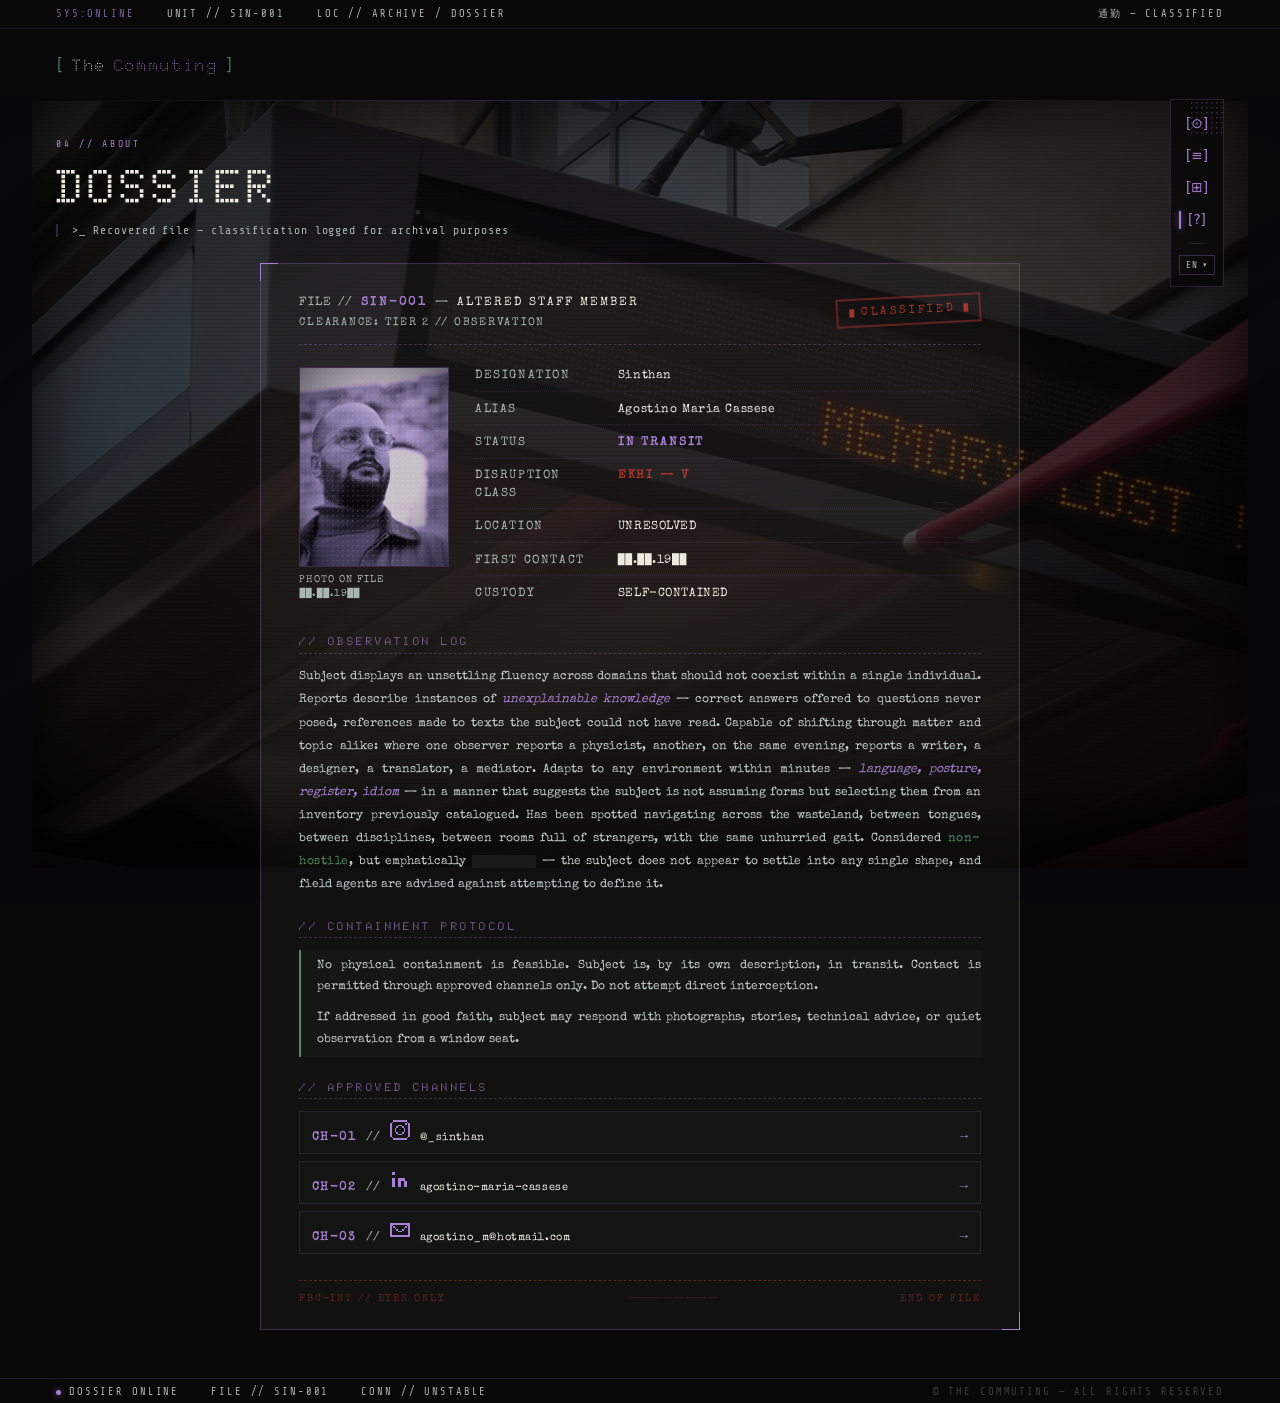
==== commit df0fba5f: "floating vertical nav with section glyphs, About card, consolidate nav-active - replace horizontal n" ====
--- a/about.html
+++ b/about.html
@@ -37,25 +37,6 @@
         The <span class="nav-logo-title">Commuting</span>
         <span class="nav-logo-bracket">]</span>
       </a>
-      <ul class="nav-links">
-        <li><a href="./photos.html" id="t-nav-photos">Photos</a></li>
-        <li><a href="./stories.html" id="t-nav-stories">Stories</a></li>
-        <li><a href="./work.html" id="t-nav-work">Tech</a></li>
-        <li><a href="./about.html" class="nav-active" id="t-nav-about">About</a></li>
-        <li class="nav-lang-item">
-          <div class="lang-switcher lang-switcher-inline">
-            <button class="lang-btn" id="lang-btn" aria-label="Change language">
-              <span id="lang-btn-label">EN</span>
-              <span class="lang-btn-arrow">&#9662;</span>
-            </button>
-            <div class="lang-dropdown" id="lang-dropdown">
-              <button class="lang-option" data-lang="en">EN &mdash; English</button>
-              <button class="lang-option" data-lang="it">IT &mdash; Italiano</button>
-              <button class="lang-option" data-lang="zh">中文 &mdash; 繁體</button>
-            </div>
-          </div>
-        </li>
-      </ul>
       <button class="hamburger" id="hamburger" aria-label="Menu">
         <div class="hamburger-bars">
           <span class="hamburger-bar"></span>
@@ -65,12 +46,46 @@
       </button>
     </nav>
 
+    <!-- FLOATING VERTICAL NAV -->
+    <div class="nav-float" id="nav-float">
+      <a href="./photos.html" class="nav-float-item">
+        <span class="nav-float-icon">[⊙]</span>
+        <span class="nav-float-label" id="t-nav-photos">Photos</span>
+      </a>
+      <a href="./stories.html" class="nav-float-item">
+        <span class="nav-float-icon">[≡]</span>
+        <span class="nav-float-label" id="t-nav-stories">Stories</span>
+      </a>
+      <a href="./work.html" class="nav-float-item">
+        <span class="nav-float-icon">[⊞]</span>
+        <span class="nav-float-label" id="t-nav-work">Tech</span>
+      </a>
+      <a href="./about.html" class="nav-float-item nav-active">
+        <span class="nav-float-icon">[?]</span>
+        <span class="nav-float-label" id="t-nav-about">About</span>
+      </a>
+      <div class="nav-float-divider"></div>
+      <div class="nav-float-lang">
+        <div class="lang-switcher">
+          <button class="lang-btn" id="lang-btn" aria-label="Change language">
+            <span id="lang-btn-label">EN</span>
+            <span class="lang-btn-arrow">▾</span>
+          </button>
+          <div class="lang-dropdown" id="lang-dropdown">
+            <button class="lang-option" data-lang="en">EN — English</button>
+            <button class="lang-option" data-lang="it">IT — Italiano</button>
+            <button class="lang-option" data-lang="zh">中文 — 繁體</button>
+          </div>
+        </div>
+      </div>
+    </div>
+
     <!-- MOBILE DRAWER -->
     <div class="nav-drawer" id="nav-drawer">
-      <a href="./photos.html" id="t-nav-photos-m">Photos</a>
-      <a href="./stories.html" id="t-nav-stories-m">Stories</a>
-      <a href="./work.html" id="t-nav-work-m">Tech</a>
-      <a href="./about.html" id="t-nav-about-m">About</a>
+      <a href="./photos.html" class="nav-i-photos" id="t-nav-photos-m">Photos</a>
+      <a href="./stories.html" class="nav-i-stories" id="t-nav-stories-m">Stories</a>
+      <a href="./work.html" class="nav-i-work" id="t-nav-work-m">Tech</a>
+      <a href="./about.html" class="nav-i-about" id="t-nav-about-m">About</a>
       <div class="drawer-lang">
         <span class="drawer-lang-label">// LANGUAGE</span>
         <div class="drawer-lang-options">
--- a/style/style.css
+++ b/style/style.css
@@ -176,21 +176,6 @@
 .nav-logo-bracket { color: var(--green); font-family: 'Share Tech Mono', monospace; font-size: 0.9rem; }
 .nav-logo .nav-logo-title { color: var(--accent-bright); }
 
-.nav-links { display: flex; gap: 2.8rem; list-style: none; align-items: center; }
-
-.nav-links a {
-  font-size: 0.72rem;
-  letter-spacing: 0.22em;
-  text-transform: uppercase;
-  color: var(--text-muted);
-  text-decoration: none;
-  transition: color 0.2s;
-}
-
-.nav-links a::before { content: '//'; margin-right: 0.3em; color: var(--accent); opacity: 0; transition: opacity 0.2s; }
-.nav-links a:hover { color: var(--green); }
-.nav-links a:hover::before { opacity: 1; }
-
 /* ── HERO ── */
 .hero {
   flex: 1;
@@ -347,7 +332,7 @@
 /* ── CARDS ── */
 .cards {
   display: grid;
-  grid-template-columns: repeat(3, 1fr);
+  grid-template-columns: repeat(4, 1fr);
   border-top: 1px solid var(--glass-border);
 }
 
@@ -374,14 +359,31 @@
 .card:hover { background: var(--accent-dim); }
 .card:hover .card-arrow { opacity: 1; transform: translateX(0); }
 
+.card-head {
+  display: flex;
+  align-items: center;
+  gap: 0.6rem;
+  margin-bottom: 0.9rem;
+}
+
 .card-kaomoji {
   font-family: system-ui, sans-serif;
   font-size: 0.95rem;
   color: var(--green);
-  margin-bottom: 0.9rem;
   display: block;
   opacity: 0.9;
 }
+
+/* section glyph — same set as the floating nav */
+.card .card-icon {
+  font-size: 0.9rem;
+  width: auto;
+  color: var(--accent-bright);
+  opacity: 0.85;
+  transition: opacity 0.25s;
+}
+
+.card:hover .card-icon { opacity: 1; }
 
 .card-number {
   font-size: 0.54rem;
@@ -513,10 +515,16 @@
 .nav-drawer a:hover { color: var(--green); }
 
 /* ── RESPONSIVE ── */
+/* 4 cards get cramped before mobile kicks in — drop to 2×2 first */
+@media (max-width: 1100px) and (min-width: 769px) {
+  .cards { grid-template-columns: repeat(2, 1fr); }
+  .card:nth-child(2n) { border-right: none; }
+  .card:nth-child(-n+2) { border-bottom: 1px solid var(--glass-border); }
+}
+
 @media (max-width: 768px) {
   .sys-bar, nav, .hero, .status-bar { padding-left: 1.4rem; padding-right: 1.4rem; }
   nav::after { left: 1.4rem; right: 1.4rem; }
-  .nav-links { display: none; }
   .hamburger { display: flex; }
   .nav-drawer { display: flex; }
   .cards { grid-template-columns: 1fr; }
@@ -547,14 +555,6 @@
 }
 
 /* ── LANGUAGE SWITCHER ── */
-.nav-lang-item {
-  list-style: none;
-}
-
-.lang-switcher-inline {
-  position: relative;
-}
-
 .lang-btn {
   display: flex;
   align-items: center;
@@ -623,10 +623,6 @@
 .lang-option:hover { color: var(--accent-bright); background: rgba(123,94,167,0.08); }
 .lang-option-active { color: var(--green); }
 
-@media (max-width: 768px) {
-  .nav-lang-item { display: none; }
-}
-
 /* ── MOBILE DRAWER LANGUAGE SELECTOR ── */
 .drawer-lang {
   margin-top: auto;
@@ -663,3 +659,165 @@
   margin-right: 0.4em;
   color: var(--accent);
 }
+
+/* ══════════════════════════════════════════════════════════
+   FLOATING VERTICAL NAV — "mystery square", top right
+   Collapsed: icon column only. Hover: expands to reveal labels.
+   Hidden on mobile — hamburger + drawer take over.
+   ══════════════════════════════════════════════════════════ */
+.nav-float {
+  position: fixed;
+  top: 6.2rem;
+  right: 3.5rem;
+  z-index: 50;
+  display: flex;
+  flex-direction: column;
+  width: 3.4rem;
+  padding: 0.55rem;
+  gap: 0.15rem;
+  background: rgba(8,8,8,0.82);
+  border: 1px solid rgba(123,94,167,0.3);
+  backdrop-filter: blur(6px);
+  transition: width 0.28s cubic-bezier(0.4,0,0.2,1),
+              border-color 0.28s;
+}
+
+.nav-float:hover {
+  width: 11.5rem;
+  border-color: rgba(168,127,212,0.55);
+}
+
+/* dot matrix corner accent — same language as .card::before */
+.nav-float::before {
+  content: '';
+  position: absolute;
+  top: 0; right: 0;
+  width: 34px; height: 34px;
+  background: radial-gradient(circle, rgba(123,94,167,0.3) 1px, transparent 1px);
+  background-size: 5px 5px;
+  pointer-events: none;
+}
+
+/* ── ITEM ── */
+.nav-float-item {
+  position: relative;
+  display: flex;
+  align-items: center;
+  gap: 0.7rem;
+  padding: 0.5rem 0.35rem;
+  text-decoration: none;
+  color: var(--text-muted);
+  border-radius: 2px;
+  white-space: nowrap;
+  transition: color 0.2s, background 0.2s;
+}
+
+.nav-float-item:hover {
+  color: var(--green);
+  background: rgba(74,140,92,0.08);
+}
+
+/* ── ICON ── */
+.nav-float-icon,
+.card-icon {
+  font-family: system-ui, sans-serif;
+  font-size: 0.85rem;
+  line-height: 1;
+  color: var(--accent-bright);
+  flex-shrink: 0;
+  width: 1.5rem;
+  text-align: center;
+  transition: color 0.2s;
+}
+
+.nav-float-item:hover .nav-float-icon { color: var(--green); }
+
+/* ── LABEL — revealed on box hover ── */
+.nav-float-label {
+  font-size: 0.68rem;
+  letter-spacing: 0.2em;
+  text-transform: uppercase;
+  opacity: 0;
+  pointer-events: none;
+  transform: translateX(-4px);
+  transition: opacity 0.22s 0.04s, transform 0.22s 0.04s;
+}
+
+.nav-float:hover .nav-float-label {
+  opacity: 1;
+  pointer-events: auto;
+  transform: translateX(0);
+}
+
+/* ── ACTIVE PAGE ── */
+.nav-float-item.nav-active            { color: var(--accent-bright); }
+.nav-float-item.nav-active .nav-float-icon { color: var(--accent-bright); }
+.nav-float-item.nav-active::after {
+  content: '';
+  position: absolute;
+  left: 0;
+  width: 2px;
+  height: 1.1rem;
+  background: var(--accent-bright);
+  box-shadow: 0 0 6px var(--accent);
+}
+
+/* ── DIVIDER + LANG ── */
+.nav-float-divider {
+  height: 1px;
+  margin: 0.4rem 0.35rem;
+  background: linear-gradient(to right, transparent, rgba(123,94,167,0.4), transparent);
+}
+
+.nav-float-lang {
+  display: flex;
+  justify-content: center;
+  padding: 0.1rem 0.35rem 0.15rem;
+}
+
+.nav-float-lang .lang-switcher { position: relative; }
+
+.nav-float-lang .lang-btn {
+  padding: 0.25rem 0.4rem;
+  font-size: 0.58rem;
+  letter-spacing: 0.1em;
+}
+
+.nav-float-lang .lang-dropdown {
+  right: 0;
+  left: auto;
+}
+
+/* ── RESPONSIVE — hide floating nav on mobile ── */
+@media (max-width: 768px) {
+  .nav-float { display: none; }
+}
+
+/* ══════════════════════════════════════════════════════════
+   ACTIVE NAV LINK — consolidated (was duplicated across
+   photos.css / stories.css / work.css with differing colours)
+   ══════════════════════════════════════════════════════════ */
+.nav-drawer a.nav-active {
+  color: var(--accent-bright);
+}
+
+/* ── DRAWER SECTION ICONS ──
+   Delivered via ::before so translations (which rewrite textContent)
+   can never wipe them. Overrides the generic '//' prefix. */
+.nav-drawer a.nav-i-photos::before,
+.nav-drawer a.nav-i-stories::before,
+.nav-drawer a.nav-i-work::before,
+.nav-drawer a.nav-i-about::before {
+  font-family: system-ui, sans-serif;
+  color: var(--accent-bright);
+  margin-right: 0.55em;
+  display: inline-block;
+  width: 1.5em;
+}
+
+.nav-drawer a.nav-i-photos::before  { content: '[\2299]'; }
+.nav-drawer a.nav-i-stories::before { content: '[\2261]'; }
+.nav-drawer a.nav-i-work::before    { content: '[\229E]'; }
+.nav-drawer a.nav-i-about::before   { content: '[?]'; }
+
+.nav-drawer a:hover::before { color: var(--green); }
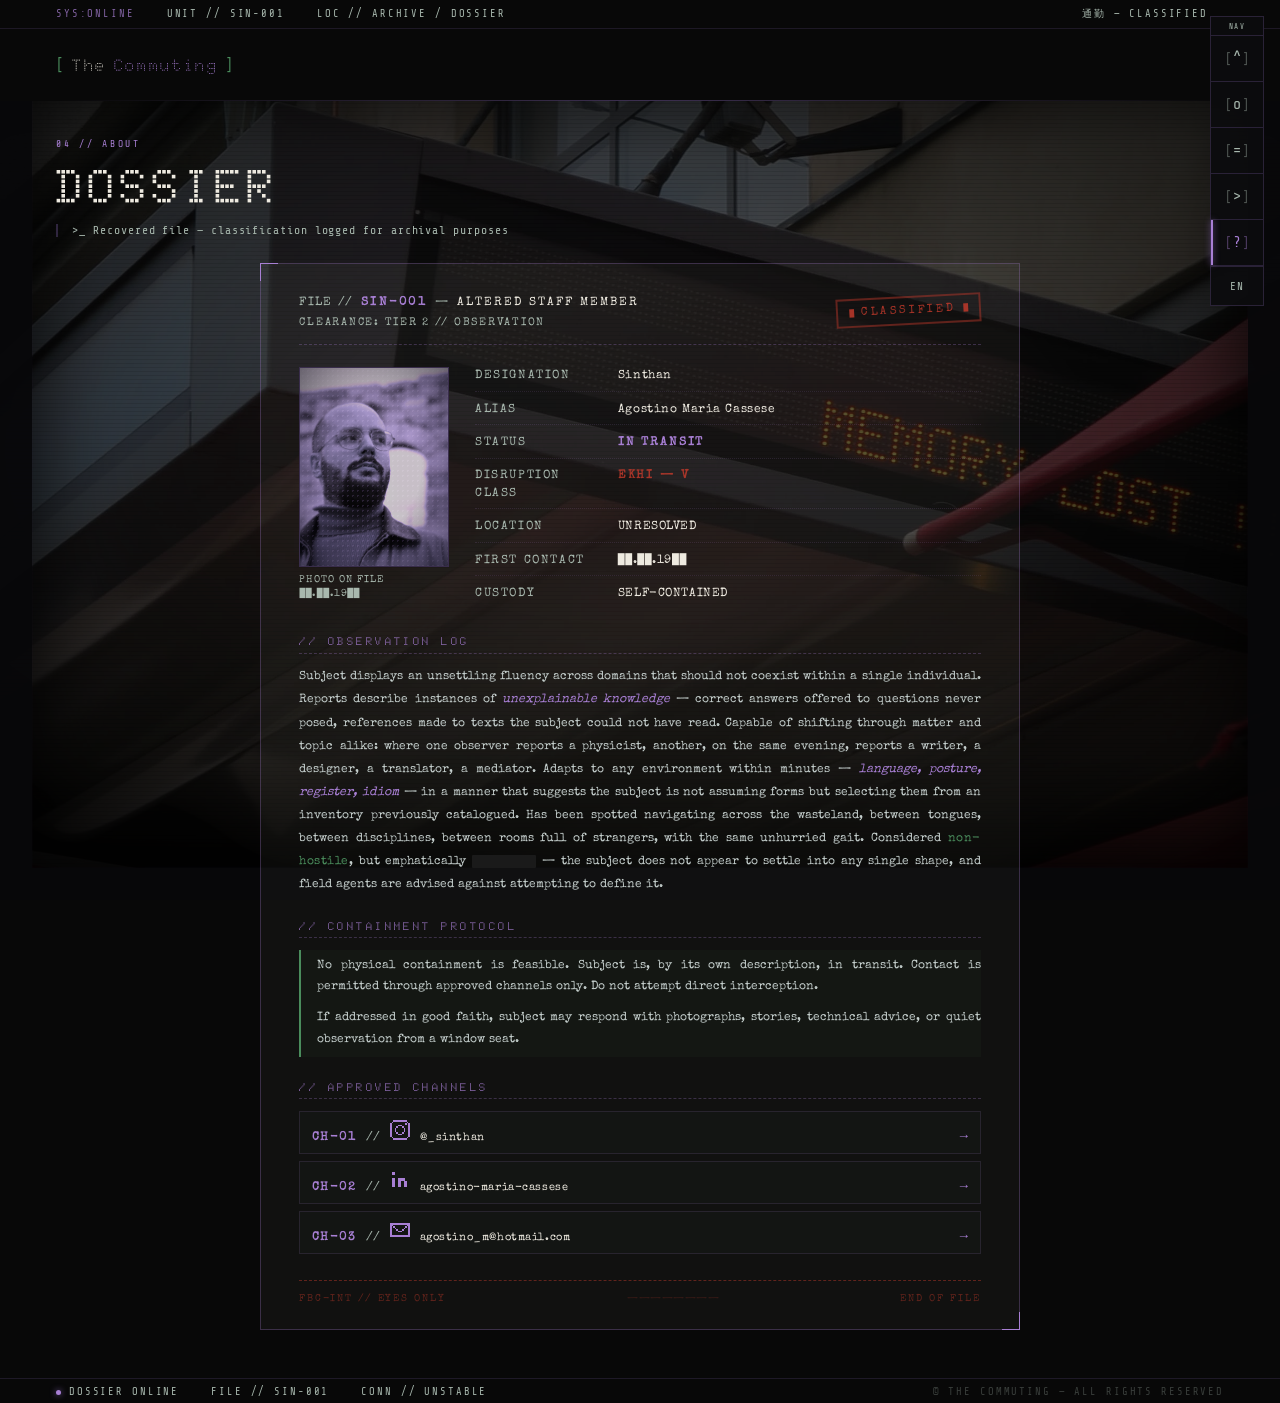
==== commit 10006214: "corner panel nav per spec - fixed 54px top-right panel, ASCII bracket glyphs, slide-out labels on ho" ====
--- a/about.html
+++ b/about.html
@@ -37,64 +37,47 @@
         The <span class="nav-logo-title">Commuting</span>
         <span class="nav-logo-bracket">]</span>
       </a>
-      <button class="hamburger" id="hamburger" aria-label="Menu">
-        <div class="hamburger-bars">
-          <span class="hamburger-bar"></span>
-          <span class="hamburger-bar"></span>
-          <span class="hamburger-bar"></span>
-        </div>
+    </nav>
+
+    <!-- CORNER PANEL -->
+    <nav class="corner" id="corner" aria-label="Sections">
+      <div class="cap">NAV</div>
+
+      <button class="cell toggle" id="cornerToggle"
+              aria-label="Open navigation" aria-expanded="false">
+        <span class="br">[</span><span class="g">≡</span><span class="br">]</span>
       </button>
+
+      <div class="stack">
+        <a class="cell" href="./index.html" aria-label="HOME">
+          <span class="br">[</span><span class="g">^</span><span class="br">]</span>
+          <span class="lab"><span id="t-nav-home">HOME</span> <small>00</small></span>
+        </a>
+        <a class="cell" href="./photos.html" aria-label="PHOTOS">
+          <span class="br">[</span><span class="g">o</span><span class="br">]</span>
+          <span class="lab"><span id="t-nav-photos">PHOTOS</span> <small>01</small></span>
+        </a>
+        <a class="cell" href="./stories.html" aria-label="STORIES">
+          <span class="br">[</span><span class="g">=</span><span class="br">]</span>
+          <span class="lab"><span id="t-nav-stories">STORIES</span> <small>02</small></span>
+        </a>
+        <a class="cell" href="./work.html" aria-label="TECH">
+          <span class="br">[</span><span class="g">&gt;</span><span class="br">]</span>
+          <span class="lab"><span id="t-nav-work">TECH</span> <small>03</small></span>
+        </a>
+        <a class="cell active" href="./about.html" aria-current="page" aria-label="ABOUT">
+          <span class="br">[</span><span class="g">?</span><span class="br">]</span>
+          <span class="lab"><span id="t-nav-about">ABOUT</span> <small>04</small></span>
+        </a>
+
+        <div class="sep"></div>
+
+        <button class="cell util" id="langBtn" aria-label="Change language">
+          <span id="lang-btn-label">EN</span>
+          <span class="lab"><span id="t-nav-lang">LANGUAGE</span> <small>EN / IT / 繁體</small></span>
+        </button>
+      </div>
     </nav>
-
-    <!-- FLOATING VERTICAL NAV -->
-    <div class="nav-float" id="nav-float">
-      <a href="./photos.html" class="nav-float-item">
-        <span class="nav-float-icon">[⊙]</span>
-        <span class="nav-float-label" id="t-nav-photos">Photos</span>
-      </a>
-      <a href="./stories.html" class="nav-float-item">
-        <span class="nav-float-icon">[≡]</span>
-        <span class="nav-float-label" id="t-nav-stories">Stories</span>
-      </a>
-      <a href="./work.html" class="nav-float-item">
-        <span class="nav-float-icon">[⊞]</span>
-        <span class="nav-float-label" id="t-nav-work">Tech</span>
-      </a>
-      <a href="./about.html" class="nav-float-item nav-active">
-        <span class="nav-float-icon">[?]</span>
-        <span class="nav-float-label" id="t-nav-about">About</span>
-      </a>
-      <div class="nav-float-divider"></div>
-      <div class="nav-float-lang">
-        <div class="lang-switcher">
-          <button class="lang-btn" id="lang-btn" aria-label="Change language">
-            <span id="lang-btn-label">EN</span>
-            <span class="lang-btn-arrow">▾</span>
-          </button>
-          <div class="lang-dropdown" id="lang-dropdown">
-            <button class="lang-option" data-lang="en">EN — English</button>
-            <button class="lang-option" data-lang="it">IT — Italiano</button>
-            <button class="lang-option" data-lang="zh">中文 — 繁體</button>
-          </div>
-        </div>
-      </div>
-    </div>
-
-    <!-- MOBILE DRAWER -->
-    <div class="nav-drawer" id="nav-drawer">
-      <a href="./photos.html" class="nav-i-photos" id="t-nav-photos-m">Photos</a>
-      <a href="./stories.html" class="nav-i-stories" id="t-nav-stories-m">Stories</a>
-      <a href="./work.html" class="nav-i-work" id="t-nav-work-m">Tech</a>
-      <a href="./about.html" class="nav-i-about" id="t-nav-about-m">About</a>
-      <div class="drawer-lang">
-        <span class="drawer-lang-label">// LANGUAGE</span>
-        <div class="drawer-lang-options">
-          <button class="lang-option" data-lang="en">EN &mdash; English</button>
-          <button class="lang-option" data-lang="it">IT &mdash; Italiano</button>
-          <button class="lang-option" data-lang="zh">中文 &mdash; 繁體</button>
-        </div>
-      </div>
-    </div>
 
     <!-- PAGE HEADER -->
     <div class="about-header">
--- a/style/style.css
+++ b/style/style.css
@@ -455,65 +455,6 @@
   50%       { opacity: 0.2; }
 }
 
-/* ── HAMBURGER ── */
-.hamburger {
-  display: none;
-  flex-direction: column;
-  align-items: center;
-  gap: 4px;
-  background: none;
-  border: 1px solid rgba(74,140,92,0.4);
-  padding: 0.45rem 0.65rem;
-  cursor: pointer;
-  z-index: 100;
-}
-
-.hamburger-bars { display: flex; flex-direction: column; gap: 4px; }
-
-.hamburger-bar {
-  width: 20px; height: 2px;
-  background: var(--green);
-  transition: transform 0.25s, opacity 0.25s;
-  display: block;
-}
-
-.hamburger.open .hamburger-bar:nth-child(1) { transform: translateY(6px) rotate(45deg); }
-.hamburger.open .hamburger-bar:nth-child(2) { opacity: 0; }
-.hamburger.open .hamburger-bar:nth-child(3) { transform: translateY(-6px) rotate(-45deg); }
-
-/* ── NAV DRAWER (mobile only) ── */
-.nav-drawer {
-  display: none;
-  position: fixed;
-  top: 0; right: 0;
-  width: 220px; height: 100vh;
-  background: rgba(8,8,8,0.97);
-  border-left: 1px solid rgba(74,140,92,0.25);
-  z-index: 99;
-  flex-direction: column;
-  justify-content: flex-start;
-  padding: 3rem 2rem;
-  gap: 0.5rem;
-  transform: translateX(100%);
-  transition: transform 0.3s ease;
-}
-
-.nav-drawer.open { transform: translateX(0); }
-
-.nav-drawer a {
-  font-size: 0.7rem;
-  letter-spacing: 0.22em;
-  text-transform: uppercase;
-  color: var(--text-muted);
-  text-decoration: none;
-  padding: 0.65rem 0;
-  border-bottom: 1px solid rgba(255,255,255,0.05);
-  transition: color 0.2s;
-}
-
-.nav-drawer a::before { content: '//'; margin-right: 0.4em; color: var(--accent); }
-.nav-drawer a:hover { color: var(--green); }
-
 /* ── RESPONSIVE ── */
 /* 4 cards get cramped before mobile kicks in — drop to 2×2 first */
 @media (max-width: 1100px) and (min-width: 769px) {
@@ -525,8 +466,6 @@
 @media (max-width: 768px) {
   .sys-bar, nav, .hero, .status-bar { padding-left: 1.4rem; padding-right: 1.4rem; }
   nav::after { left: 1.4rem; right: 1.4rem; }
-  .hamburger { display: flex; }
-  .nav-drawer { display: flex; }
   .cards { grid-template-columns: 1fr; }
   .card { border-right: none; border-bottom: 1px solid var(--glass-border); }
   .hero-jp { display: none; }
@@ -555,269 +494,198 @@
 }
 
 /* ── LANGUAGE SWITCHER ── */
-.lang-btn {
-  display: flex;
-  align-items: center;
-  gap: 0.3rem;
-  background: transparent;
-  border: 1px solid rgba(123,94,167,0.4);
-  color: var(--text-muted);
+
+
+
+
+/* ══════════════════════════════════════════════════════════════════
+   CORNER PANEL — fixed vertical nav, top-right
+   Token-driven per spec §5. The six component tokens are aliased to the
+   site's current palette here rather than in :root, so the panel needs
+   no theme-specific rules and can be repointed when the theme switch
+   ("the house shifts") lands.
+   ══════════════════════════════════════════════════════════════════ */
+.corner {
+  --panel:   rgba(12,12,14,0.94);
+  --bg-lift: rgba(123,94,167,0.14);
+  --line:    rgba(123,94,167,0.28);
+  --txt-dim: var(--text-muted);
+  --strong:  var(--text-primary);
+  --accent-c: var(--accent-bright);
+
+  position: fixed;
+  top: 16px;
+  right: 16px;
+  z-index: 60;
+  width: 54px;
+  border: 1px solid var(--line);
+  background: var(--panel);
+  display: flex;
+  flex-direction: column;
   font-family: 'Share Tech Mono', monospace;
-  font-size: 0.63rem;
+  backdrop-filter: blur(6px);
+
+  /* reset the global `nav` element rule, which otherwise leaks
+     padding / align-items / justify-content into this panel */
+  padding: 0;
+  align-items: stretch;
+  justify-content: flex-start;
+}
+
+/* the global nav underline must not render on the panel */
+.corner::after { display: none; }
+
+.corner .cap {
+  font-size: 7.5px;
   letter-spacing: 0.16em;
-  padding: 0.3rem 0.6rem;
+  text-align: center;
+  color: var(--txt-dim);
+  padding: 5px 0 4px;
+  border-bottom: 1px solid var(--line);
+  text-transform: uppercase;
+}
+
+/* ── CELL ── */
+.corner .cell {
+  position: relative;
+  width: 100%;
+  box-sizing: border-box;
+  height: 46px;
+  display: flex;
+  align-items: center;
+  justify-content: center;
+  border: 0;
+  border-bottom: 1px solid var(--line);
+  background: none;
+  color: var(--txt-dim);
+  font-family: inherit;
+  font-size: 15px;
+  text-decoration: none;
   cursor: pointer;
-  transition: border-color 0.2s, color 0.2s;
-}
-
-.lang-btn:hover,
-.lang-btn.open {
-  border-color: var(--accent-bright);
-  color: var(--accent-bright);
-}
-
-.lang-btn-arrow {
-  font-size: 0.45rem;
-  transition: transform 0.2s;
-}
-
-.lang-btn.open .lang-btn-arrow { transform: rotate(180deg); }
-
-.lang-dropdown {
-  position: absolute;
-  top: calc(100% + 6px);
-  right: 0;
-  background: rgba(8,8,8,0.97);
-  border: 1px solid rgba(123,94,167,0.3);
-  display: flex;
-  flex-direction: column;
-  min-width: 140px;
-  z-index: 200;
-  transform: translateY(-4px);
+  transition: background 0.2s, color 0.2s;
+}
+
+.corner .cell:last-child { border-bottom: none; }
+.corner .cell .br { opacity: 0.45; font-size: 13px; }
+.corner .cell .g  { color: inherit; margin: 0 1px; }
+
+.corner .cell:hover,
+.corner .cell:focus-visible {
+  background: var(--bg-lift);
+  color: var(--accent-c);
+  outline: none;
+}
+
+/* keyboard users get a visible treatment in place of the default outline */
+.corner .cell:focus-visible {
+  box-shadow: inset 0 0 0 1px var(--accent-c);
+}
+
+/* ── ACTIVE ── */
+.corner .cell.active { color: var(--accent-c); }
+.corner .cell.active::before {
+  content: '';
+  position: absolute;
+  left: 0; top: 0; bottom: 0;
+  width: 2px;
+  background: var(--accent-c);
+  box-shadow: 0 0 6px var(--accent);
+}
+
+/* ── SLIDE-OUT LABEL ── */
+.corner .cell .lab {
+  position: absolute;
+  right: calc(100% + 1px);
+  top: 0;
+  height: 100%;
+  display: flex;
+  align-items: center;
+  white-space: nowrap;
+  background: var(--panel);
+  border: 1px solid var(--line);
+  border-right: none;
+  padding: 0 12px;
+  font-size: 9.5px;
+  letter-spacing: 0.2em;
+  text-transform: uppercase;
+  color: var(--strong);
   opacity: 0;
+  transform: translateX(6px);
   pointer-events: none;
-  transition: opacity 0.2s, transform 0.2s;
-}
-
-.lang-dropdown.open {
+  transition: opacity 0.18s, transform 0.18s;
+}
+
+.corner .cell:hover .lab,
+.corner .cell:focus-visible .lab {
   opacity: 1;
-  pointer-events: all;
-  transform: translateY(0);
-}
-
-.lang-option {
-  background: none;
-  border: none;
-  border-bottom: 1px solid rgba(255,255,255,0.05);
-  color: var(--text-muted);
-  font-family: 'Share Tech Mono', monospace;
-  font-size: 0.62rem;
+  transform: translateX(0);
+}
+
+.corner .cell .lab small {
+  color: var(--txt-dim);
+  margin-left: 8px;
   letter-spacing: 0.14em;
-  text-align: left;
-  padding: 0.6rem 0.9rem;
-  cursor: pointer;
-  transition: color 0.2s, background 0.2s;
-}
-
-.lang-option:last-child { border-bottom: none; }
-.lang-option:hover { color: var(--accent-bright); background: rgba(123,94,167,0.08); }
-.lang-option-active { color: var(--green); }
-
-/* ── MOBILE DRAWER LANGUAGE SELECTOR ── */
-.drawer-lang {
-  margin-top: auto;
-  padding-top: 1.4rem;
-  border-top: 1px solid rgba(123,94,167,0.18);
-}
-
-.drawer-lang-label {
-  font-size: 0.52rem;
-  letter-spacing: 0.22em;
-  color: var(--accent);
-  text-transform: uppercase;
-  display: block;
-  margin-bottom: 0.6rem;
-}
-
-.drawer-lang-options {
-  display: flex;
-  flex-direction: column;
-  gap: 0;
-}
-
-.drawer-lang-options .lang-option {
-  text-align: left;
-  padding: 0.6rem 0;
-  border: none;
-  border-bottom: 1px solid rgba(255,255,255,0.05);
-  font-size: 0.68rem;
-  letter-spacing: 0.16em;
-}
-
-.drawer-lang-options .lang-option::before {
-  content: '//';
-  margin-right: 0.4em;
-  color: var(--accent);
-}
-
-/* ══════════════════════════════════════════════════════════
-   FLOATING VERTICAL NAV — "mystery square", top right
-   Collapsed: icon column only. Hover: expands to reveal labels.
-   Hidden on mobile — hamburger + drawer take over.
-   ══════════════════════════════════════════════════════════ */
-.nav-float {
-  position: fixed;
-  top: 6.2rem;
-  right: 3.5rem;
-  z-index: 50;
-  display: flex;
-  flex-direction: column;
-  width: 3.4rem;
-  padding: 0.55rem;
-  gap: 0.15rem;
-  background: rgba(8,8,8,0.82);
-  border: 1px solid rgba(123,94,167,0.3);
-  backdrop-filter: blur(6px);
-  transition: width 0.28s cubic-bezier(0.4,0,0.2,1),
-              border-color 0.28s;
-}
-
-.nav-float:hover {
-  width: 11.5rem;
-  border-color: rgba(168,127,212,0.55);
-}
-
-/* dot matrix corner accent — same language as .card::before */
-.nav-float::before {
-  content: '';
-  position: absolute;
-  top: 0; right: 0;
-  width: 34px; height: 34px;
-  background: radial-gradient(circle, rgba(123,94,167,0.3) 1px, transparent 1px);
-  background-size: 5px 5px;
-  pointer-events: none;
-}
-
-/* ── ITEM ── */
-.nav-float-item {
-  position: relative;
-  display: flex;
-  align-items: center;
-  gap: 0.7rem;
-  padding: 0.5rem 0.35rem;
-  text-decoration: none;
-  color: var(--text-muted);
-  border-radius: 2px;
-  white-space: nowrap;
-  transition: color 0.2s, background 0.2s;
-}
-
-.nav-float-item:hover {
-  color: var(--green);
-  background: rgba(74,140,92,0.08);
-}
-
-/* ── ICON ── */
-.nav-float-icon,
-.card-icon {
-  font-family: system-ui, sans-serif;
-  font-size: 0.85rem;
-  line-height: 1;
-  color: var(--accent-bright);
-  flex-shrink: 0;
-  width: 1.5rem;
-  text-align: center;
-  transition: color 0.2s;
-}
-
-.nav-float-item:hover .nav-float-icon { color: var(--green); }
-
-/* ── LABEL — revealed on box hover ── */
-.nav-float-label {
-  font-size: 0.68rem;
-  letter-spacing: 0.2em;
-  text-transform: uppercase;
-  opacity: 0;
-  pointer-events: none;
-  transform: translateX(-4px);
-  transition: opacity 0.22s 0.04s, transform 0.22s 0.04s;
-}
-
-.nav-float:hover .nav-float-label {
-  opacity: 1;
-  pointer-events: auto;
-  transform: translateX(0);
-}
-
-/* ── ACTIVE PAGE ── */
-.nav-float-item.nav-active            { color: var(--accent-bright); }
-.nav-float-item.nav-active .nav-float-icon { color: var(--accent-bright); }
-.nav-float-item.nav-active::after {
-  content: '';
-  position: absolute;
-  left: 0;
-  width: 2px;
-  height: 1.1rem;
-  background: var(--accent-bright);
-  box-shadow: 0 0 6px var(--accent);
-}
-
-/* ── DIVIDER + LANG ── */
-.nav-float-divider {
-  height: 1px;
-  margin: 0.4rem 0.35rem;
-  background: linear-gradient(to right, transparent, rgba(123,94,167,0.4), transparent);
-}
-
-.nav-float-lang {
-  display: flex;
-  justify-content: center;
-  padding: 0.1rem 0.35rem 0.15rem;
-}
-
-.nav-float-lang .lang-switcher { position: relative; }
-
-.nav-float-lang .lang-btn {
-  padding: 0.25rem 0.4rem;
-  font-size: 0.58rem;
+}
+
+/* ── SEPARATOR + UTILITY CELLS ── */
+.corner .sep { height: 1px; background: var(--line); }
+
+.corner .cell.util {
+  height: 38px;
+  font-size: 11px;
   letter-spacing: 0.1em;
 }
 
-.nav-float-lang .lang-dropdown {
-  right: 0;
-  left: auto;
-}
-
-/* ── RESPONSIVE — hide floating nav on mobile ── */
-@media (max-width: 768px) {
-  .nav-float { display: none; }
-}
-
-/* ══════════════════════════════════════════════════════════
-   ACTIVE NAV LINK — consolidated (was duplicated across
-   photos.css / stories.css / work.css with differing colours)
-   ══════════════════════════════════════════════════════════ */
-.nav-drawer a.nav-active {
-  color: var(--accent-bright);
-}
-
-/* ── DRAWER SECTION ICONS ──
-   Delivered via ::before so translations (which rewrite textContent)
-   can never wipe them. Overrides the generic '//' prefix. */
-.nav-drawer a.nav-i-photos::before,
-.nav-drawer a.nav-i-stories::before,
-.nav-drawer a.nav-i-work::before,
-.nav-drawer a.nav-i-about::before {
-  font-family: system-ui, sans-serif;
-  color: var(--accent-bright);
-  margin-right: 0.55em;
-  display: inline-block;
-  width: 1.5em;
-}
-
-.nav-drawer a.nav-i-photos::before  { content: '[\2299]'; }
-.nav-drawer a.nav-i-stories::before { content: '[\2261]'; }
-.nav-drawer a.nav-i-work::before    { content: '[\229E]'; }
-.nav-drawer a.nav-i-about::before   { content: '[?]'; }
-
-.nav-drawer a:hover::before { color: var(--green); }
+/* ── MOBILE TOGGLE (hidden on desktop) ── */
+.corner .toggle { display: none; }
+
+/* ══════════════════════════════════════════════════════════════════
+   MOBILE
+   Spec §10.1 flags that labels are unreachable on touch (no hover).
+   Fix applied: when open, the panel widens and labels render inline
+   instead of as slide-outs.
+   ══════════════════════════════════════════════════════════════════ */
+@media (max-width: 700px) {
+  .corner { width: 46px; transition: width 0.22s ease; }
+  .corner .cap { display: none; }
+  .corner .toggle { display: flex; height: 44px; }
+  .corner .stack { display: none; flex-direction: column; }
+  .corner.open .stack { display: flex; }
+  .corner .cell { height: 42px; }
+
+  /* open state: widen and inline the labels */
+  .corner.open { width: 176px; }
+  .corner.open .toggle { justify-content: flex-end; padding-right: 14px; }
+
+  .corner.open .cell {
+    justify-content: flex-start;
+    padding-left: 14px;
+  }
+
+  .corner.open .cell .lab {
+    position: static;
+    height: auto;
+    opacity: 1;
+    transform: none;
+    background: none;
+    border: none;
+    padding: 0 0 0 12px;
+    pointer-events: auto;
+  }
+}
+
+/* ══════════════════════════════════════════════════════════════════
+   TOP BAR CLEARANCE — the panel is fixed over the page, so the
+   right-hand status text must not run underneath it (spec §2).
+   ══════════════════════════════════════════════════════════════════ */
+.sys-bar { padding-right: 72px; }
+
+@media (max-width: 700px) {
+  .sys-bar { padding-right: 56px; }
+}
+
+@media (prefers-reduced-motion: reduce) {
+  .corner,
+  .corner .cell,
+  .corner .cell .lab { transition: none; }
+}
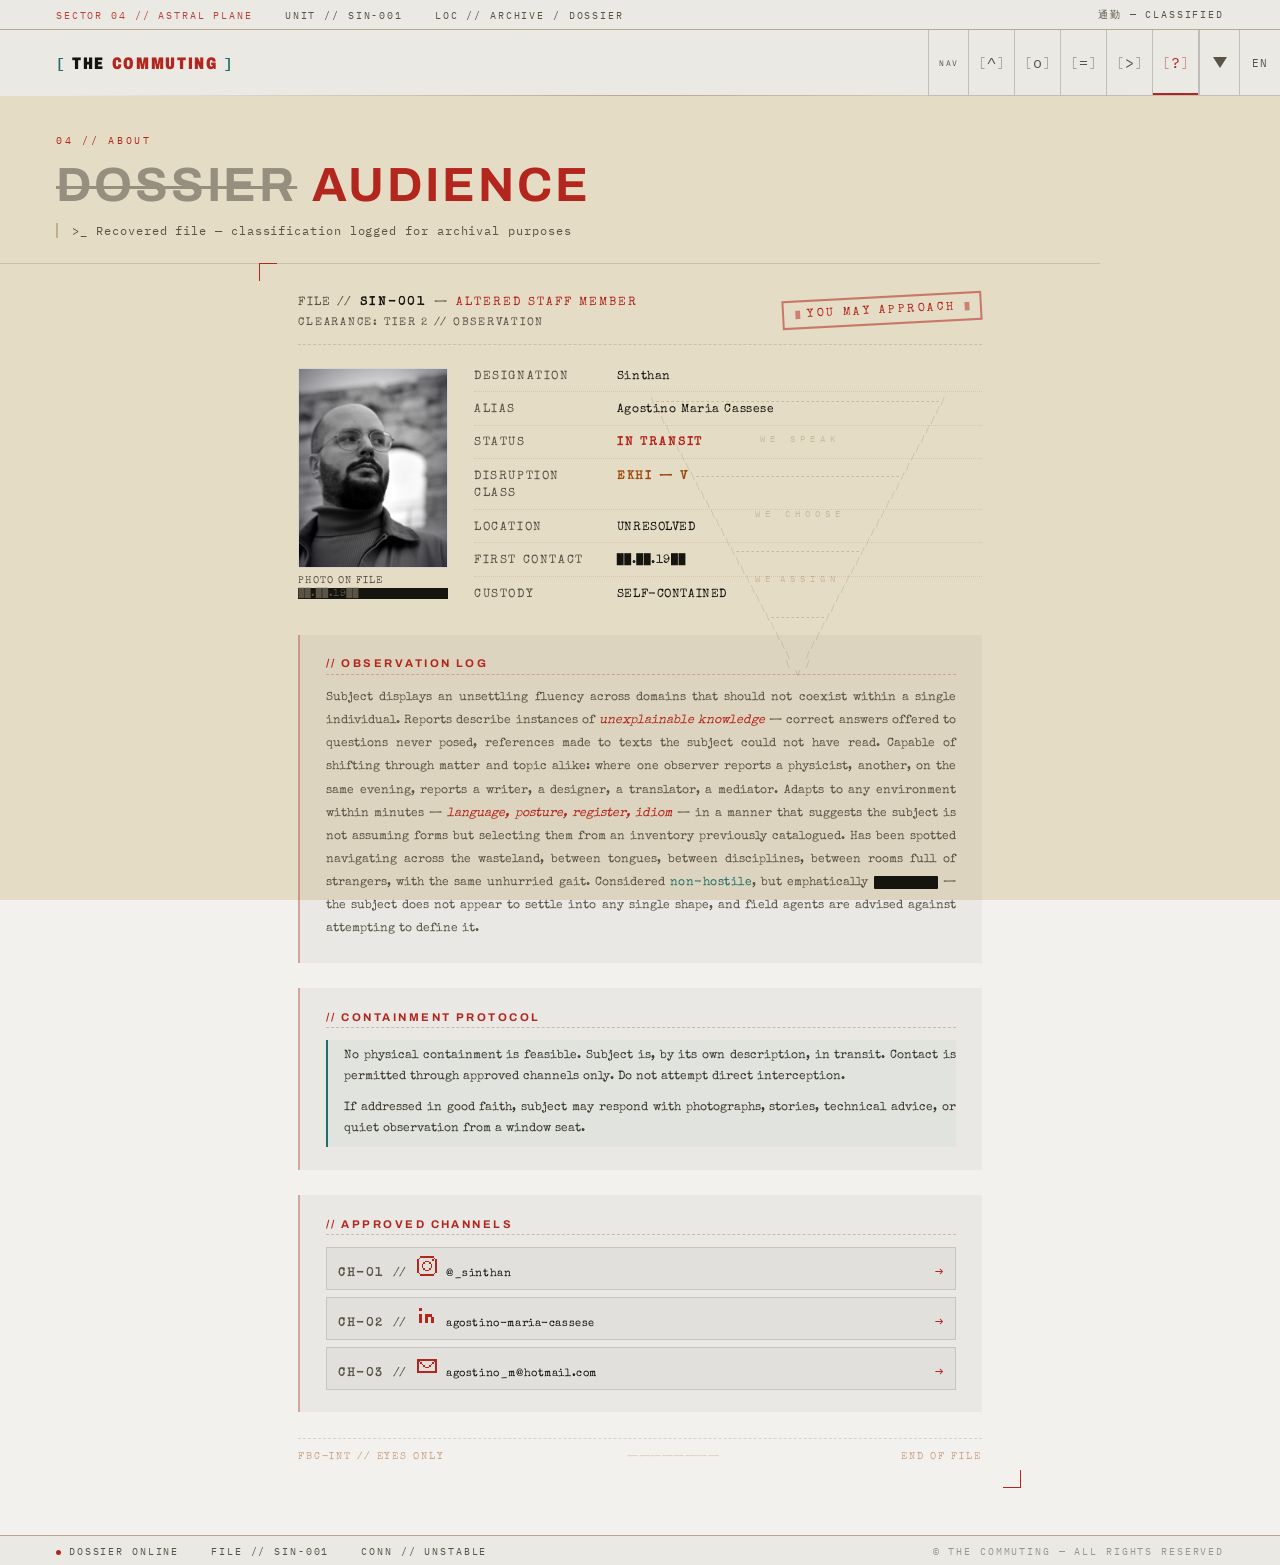
==== commit 2feba73f: "about: tokenise about.css; add AUDIENCE WITH THE BOARD light layer, void ground, floating pyramid, h" ====
--- a/about.html
+++ b/about.html
@@ -1,5 +1,5 @@
 <!DOCTYPE html>
-<html lang="en">
+<html lang="en" data-theme="dark">
 <head>
   <meta charset="UTF-8" />
   <meta name="viewport" content="width=device-width, initial-scale=1.0" />
@@ -9,21 +9,67 @@
   <link rel="apple-touch-icon" href="./assets/favicon.png">
   <link rel="preconnect" href="https://fonts.googleapis.com">
   <link rel="preconnect" href="https://fonts.gstatic.com" crossorigin>
-  <link href="https://fonts.googleapis.com/css2?family=Doto:ROND,wght@1,700&family=Share+Tech+Mono&family=Special+Elite&family=Playfair+Display:wght@400;700&display=swap" rel="stylesheet">
+  <link href="https://fonts.googleapis.com/css2?family=Doto:ROND,wght@1,700&family=Share+Tech+Mono&family=Special+Elite&family=Playfair+Display:wght@400;700&family=Archivo:wdth,wght@62..125,400..900&family=IBM+Plex+Mono:wght@400;500;600&display=swap" rel="stylesheet">
   <link rel="stylesheet" href="./style/style.css">
   <link rel="stylesheet" href="./style/about.css">
+  <link rel="stylesheet" href="./style/theme.css">
+  <link rel="stylesheet" href="./style/theme-about.css">
+
+  <!-- resolve the theme before first paint -->
+  <script>
+    (function () {
+      var p = null;
+      try { p = localStorage.getItem('tc-theme'); } catch (e) {}
+      if (p !== 'light' && p !== 'dark') {
+        p = window.matchMedia('(prefers-color-scheme: light)').matches ? 'light' : 'dark';
+      }
+      document.documentElement.setAttribute('data-theme', p);
+    })();
+  </script>
 </head>
 <body>
 
   <div class="scanlines"></div>
   <div class="window-frame"></div>
+
+  <!-- THE BOARD — light theme only (see theme-about.css) -->
+  <pre class="board-pyramid" aria-hidden="true">  \---------------------------------------------------------/
+   \                                                       /
+    \                                                     /
+     \                                                   /
+      \                 W E   S P E A K                 /
+       \                                               /
+        \                                             /
+         \                                           /
+          \-----------------------------------------/
+           \                                       /
+            \                                     /
+             \                                   /
+              \        W E   C H O O S E        /
+               \                               /
+                \                             /
+                 \                           /
+                  \-------------------------/
+                   \                       /
+                    \                     /
+                     \ W E  A S S I G N  /
+                      \                 /
+                       \               /
+                        \             /
+                         \-----------/
+                          \         /
+                           \       /
+                            \     /
+                             \   /
+                             \   /
+                               V</pre>
 
   <div class="site-wrapper">
 
     <!-- SYSTEM BAR -->
     <div class="sys-bar">
       <div class="sys-bar-left">
-        <span class="sys-tag">SYS:ONLINE</span>
+        <span class="sys-tag" data-flavour="sysTagAbout">SYS:ONLINE</span>
         <span>UNIT // SIN-001</span>
         <span>LOC // ARCHIVE / DOSSIER</span>
       </div>
@@ -72,17 +118,39 @@
 
         <div class="sep"></div>
 
-        <button class="cell util" id="langBtn" aria-label="Change language">
-          <span id="lang-btn-label">EN</span>
-          <span class="lab"><span id="t-nav-lang">LANGUAGE</span> <small>EN / IT / 繁體</small></span>
-        </button>
+        <div class="lang-wrap" id="themeWrap">
+          <button class="cell util" id="themeBtn"
+                  aria-haspopup="true" aria-expanded="false" aria-label="Change theme">
+            <span class="g pyramid"></span>
+          </button>
+          <div class="lang-pane" id="themePane" role="menu" aria-label="Theme">
+            <div class="lang-pane-cap">THE HOUSE SHIFTS</div>
+            <button class="lang-opt" role="menuitem" data-theme-pref="auto">AUTO <small>system</small></button>
+            <button class="lang-opt" role="menuitem" data-theme-pref="dark">DARK <small>in transit</small></button>
+            <button class="lang-opt" role="menuitem" data-theme-pref="light">LIGHT <small>the bureau</small></button>
+          </div>
+        </div>
+
+        <div class="lang-wrap" id="langWrap">
+          <button class="cell util" id="langBtn"
+                  aria-haspopup="true" aria-expanded="false" aria-label="Change language">
+            <span id="lang-btn-label">EN</span>
+          </button>
+          <div class="lang-pane" id="langPane" role="menu" aria-label="Language">
+            <div class="lang-pane-cap" id="t-nav-lang">LANGUAGE</div>
+            <div class="lang-pane-cap board-cap">YOU WILL HEAR US IN</div>
+            <button class="lang-opt" role="menuitem" data-lang="en">EN <small>English</small></button>
+            <button class="lang-opt" role="menuitem" data-lang="it">IT <small>Italiano</small></button>
+            <button class="lang-opt" role="menuitem" data-lang="zh">中文 <small>繁體</small></button>
+          </div>
+        </div>
       </div>
     </nav>
 
     <!-- PAGE HEADER -->
     <div class="about-header">
       <p class="about-eyebrow">04 // ABOUT</p>
-      <h1 class="about-title">DOSSIER</h1>
+      <h1 class="about-title"><em aria-hidden="true">DOSSIER</em><span class="alt-word">AUDIENCE</span></h1>
       <p class="about-sub" data-t="aboutSub">&gt;_ Recovered file &mdash; classification logged for archival purposes</p>
     </div>
 
@@ -104,6 +172,7 @@
           <div class="dossier-stamp">
             <span class="stamp-marks">&#9608;</span>
             <span class="stamp-text" data-t="aboutStampClassified">CLASSIFIED</span>
+            <span class="stamp-text board-stamp">YOU MAY APPROACH</span>
             <span class="stamp-marks">&#9608;</span>
           </div>
         </header>
@@ -266,6 +335,7 @@
 
   </div>
 
+  <script src="./scripts/theme.js"></script>
   <script src="./scripts/translations.js"></script>
   <script src="./scripts/nav.js"></script>
 
--- a/style/style.css
+++ b/style/style.css
@@ -12,6 +12,55 @@
   --dot-color:     rgba(255,255,255,0.06);
   --green:         #4a8c5c;
   --text-card-desc:#c4cecc;
+
+  /* ── channel tokens: let alpha be composed instead of hardcoded ── */
+  --bg-rgb:            8,8,8;
+  --accent-rgb:        123,94,167;
+  --accent-bright-rgb: 168,127,212;
+  --green-rgb:         74,140,92;
+  --alarm:             #c0392b;
+  --alarm-rgb:         192,57,43;
+  /* surface lift: what a highlight is made of. White on a screen, ink on paper. */
+  --lift-rgb:          255,255,255;
+
+  /* ── surface tokens ── */
+  --chrome:       var(--bg);                 /* solid strips behind chrome */
+  --dot-size:     18px;
+  --wash:         rgba(8,8,8,0.70);          /* wallpaper overlay */
+  --frame:        rgba(8,8,10,0.97);         /* window-frame border */
+  --frame-shadow: inset 0 0 80px rgba(0,0,0,0.8), inset 0 0 2px rgba(123,94,167,0.15);
+  --vignette:
+    radial-gradient(ellipse 75% 55% at 50% 50%, transparent 35%, rgba(0,0,0,0.65) 100%),
+    radial-gradient(ellipse 120% 22% at 50% 0%,   rgba(0,0,0,0.75) 0%, transparent 80%),
+    radial-gradient(ellipse 120% 22% at 50% 100%, rgba(0,0,0,0.75) 0%, transparent 80%);
+  --grain:
+    repeating-linear-gradient(to bottom,
+      transparent 0px, transparent 3px,
+      rgba(0,0,0,0.10) 3px, rgba(0,0,0,0.10) 4px);
+  --grain-size:  auto;
+  --grain-blend: normal;
+
+  /* ── type roles ── */
+  --font-display:    'Doto', monospace;
+  --font-mono:       'Share Tech Mono', monospace;
+  --font-human:      'Playfair Display', serif;
+  --display-weight:  700;
+  --display-stretch: 100%;
+  --display-track:   0.06em;
+  --display-lh:      1.15;
+  --display-size:    clamp(0.9rem, 3.2vw, 3.2rem);
+  --display-case:    none;
+
+  /* ── corner panel ── */
+  --chrome-panel: rgba(12,12,14,0.94);
+  --chrome-lift:  rgba(123,94,167,0.14);
+  --chrome-line:  rgba(123,94,167,0.28);
+
+  --alt-word: none;   /* dual-word strike, light theme only */
+
+  /* ── top band geometry ── */
+  --sysbar-h: 30px;
+  --nav-h:    66px;
 }
 
 html { scroll-behavior: smooth; }
@@ -21,11 +70,11 @@
   background-image:
     url('../assets/home_wallpaper.webp'),
     radial-gradient(circle, var(--dot-color) 1px, transparent 1px);
-  background-size: cover, 18px 18px;
+  background-size: cover, var(--dot-size) var(--dot-size);
   background-position: center, 0 0;
   background-attachment: fixed, fixed;
   color: var(--text-primary);
-  font-family: 'Share Tech Mono', monospace;
+  font-family: var(--font-mono);
   overflow-x: hidden;
 }
 
@@ -34,7 +83,7 @@
   content: '';
   position: fixed;
   inset: 0;
-  background: rgba(8,8,8,0.70);
+  background: var(--wash);
   z-index: 0;
   pointer-events: none;
 }
@@ -45,13 +94,9 @@
   inset: 0;
   z-index: 2;
   pointer-events: none;
-  background: repeating-linear-gradient(
-    to bottom,
-    transparent 0px,
-    transparent 3px,
-    rgba(0,0,0,0.1) 3px,
-    rgba(0,0,0,0.1) 4px
-  );
+  background-image: var(--grain);
+  background-size: var(--grain-size);
+  mix-blend-mode: var(--grain-blend);
 }
 
 /* ── WINDOW FRAME ── */
@@ -66,20 +111,15 @@
   content: '';
   position: absolute;
   inset: 0;
-  background:
-    radial-gradient(ellipse 75% 55% at 50% 50%, transparent 35%, rgba(0,0,0,0.65) 100%),
-    radial-gradient(ellipse 120% 22% at 50% 0%,   rgba(0,0,0,0.75) 0%, transparent 80%),
-    radial-gradient(ellipse 120% 22% at 50% 100%, rgba(0,0,0,0.75) 0%, transparent 80%);
+  background: var(--vignette);
 }
 
 .window-frame::after {
   content: '';
   position: absolute;
   inset: 0;
-  border: 32px solid rgba(8,8,10,0.97);
-  box-shadow:
-    inset 0 0 80px rgba(0,0,0,0.8),
-    inset 0 0 2px rgba(123,94,167,0.15);
+  border: 32px solid var(--frame);
+  box-shadow: var(--frame-shadow);
 }
 
 /* ── DECORATIVE CHINESE TEXT LAYER ── */
@@ -95,10 +135,10 @@
 .zh {
   position: absolute;
   writing-mode: vertical-rl;
-  font-family: 'Share Tech Mono', monospace;
+  font-family: var(--font-mono);
   font-size: 0.75rem;
   letter-spacing: 0.35em;
-  color: rgba(168,127,212,0.55);
+  color: rgba(var(--accent-bright-rgb),0.55);
   white-space: nowrap;
 }
 
@@ -126,7 +166,7 @@
 .warn-strip,
 .cards,
 .status-bar {
-  background-color: var(--bg);
+  background-color: var(--chrome);
 }
 
 /* ── TOP SYSTEM BAR ── */
@@ -138,12 +178,12 @@
   font-size: 0.65rem;
   letter-spacing: 0.18em;
   color: var(--text-muted);
-  border-bottom: 1px solid rgba(123,94,167,0.18);
+  border-bottom: 1px solid rgba(var(--accent-rgb),0.18);
   text-transform: uppercase;
 }
 
 .sys-bar-left { display: flex; gap: 2rem; }
-.sys-tag { color: var(--accent-bright); opacity: 0.75; }
+.sys-tag { color: var(--accent-bright); opacity: 0.85; }
 
 /* ── NAV ── */
 nav {
@@ -159,11 +199,14 @@
   position: absolute;
   bottom: 0; left: 3.5rem; right: 3.5rem;
   height: 1px;
-  background: linear-gradient(to right, transparent, rgba(123,94,167,0.45), transparent);
+  background: linear-gradient(to right, transparent, rgba(var(--accent-rgb),0.45), transparent);
 }
 
 .nav-logo {
-  font-family: 'Doto', monospace;
+  font-family: var(--font-display);
+  font-weight: var(--display-weight);
+  font-stretch: var(--display-stretch);
+  text-transform: var(--display-case);
   font-size: 1.05rem;
   letter-spacing: 0.1em;
   color: var(--text-primary);
@@ -173,7 +216,7 @@
   gap: 0.4rem;
 }
 
-.nav-logo-bracket { color: var(--green); font-family: 'Share Tech Mono', monospace; font-size: 0.9rem; }
+.nav-logo-bracket { color: var(--green); font-family: var(--font-mono); font-stretch: 100%; font-size: 0.9rem; }
 .nav-logo .nav-logo-title { color: var(--accent-bright); }
 
 /* ── HERO ── */
@@ -197,7 +240,7 @@
   writing-mode: vertical-rl;
   font-size: 0.56rem;
   letter-spacing: 0.3em;
-  color: rgba(123,94,167,0.22);
+  color: rgba(var(--accent-rgb),0.22);
   text-transform: uppercase;
   pointer-events: none;
   user-select: none;
@@ -224,11 +267,13 @@
 }
 
 .hero-title {
-  font-family: 'Doto', monospace;
-  font-size: clamp(0.9rem, 3.2vw, 3.2rem);
-  line-height: 1.15;
-  font-weight: 700;
-  letter-spacing: 0.06em;
+  font-family: var(--font-display);
+  font-size: var(--display-size);
+  line-height: var(--display-lh);
+  font-weight: var(--display-weight);
+  font-stretch: var(--display-stretch);
+  text-transform: var(--display-case);
+  letter-spacing: var(--display-track);
   margin-bottom: 0.4rem;
   opacity: 0;
   animation: fadeUp 0.9s 0.4s forwards;
@@ -256,7 +301,7 @@
   margin-bottom: 2.8rem;
   opacity: 0;
   animation: fadeUp 0.9s 0.65s forwards;
-  border-left: 2px solid rgba(123,94,167,0.35);
+  border-left: 2px solid rgba(var(--accent-rgb),0.35);
   padding-left: 1rem;
 }
 
@@ -269,7 +314,7 @@
 }
 
 .btn {
-  font-family: 'Share Tech Mono', monospace;
+  font-family: var(--font-mono);
   font-size: 0.63rem;
   letter-spacing: 0.16em;
   text-transform: uppercase;
@@ -288,12 +333,12 @@
 .btn-primary:hover {
   background: var(--accent-bright);
   border-color: var(--accent-bright);
-  box-shadow: 0 0 20px rgba(168,127,212,0.3);
+  box-shadow: 0 0 20px rgba(var(--accent-bright-rgb),0.3);
 }
 
 .btn-ghost {
   background: transparent;
-  border-color: rgba(123,94,167,0.4);
+  border-color: rgba(var(--accent-rgb),0.4);
   color: var(--text-muted);
 }
 
@@ -310,9 +355,9 @@
   font-size: 0.56rem;
   letter-spacing: 0.22em;
   text-transform: uppercase;
-  border-top: 1px solid rgba(192,57,43,0.2);
-  border-bottom: 1px solid rgba(192,57,43,0.2);
-  color: rgba(192,57,43,0.55);
+  border-top: 1px solid rgba(var(--alarm-rgb),0.25);
+  border-bottom: 1px solid rgba(var(--alarm-rgb),0.25);
+  color: rgba(var(--alarm-rgb),0.60);
   overflow: hidden;
   white-space: nowrap;
 }
@@ -351,7 +396,7 @@
   position: absolute;
   top: 0; left: 0;
   width: 54px; height: 54px;
-  background: radial-gradient(circle, rgba(123,94,167,0.28) 1px, transparent 1px);
+  background: radial-gradient(circle, rgba(var(--accent-rgb),0.28) 1px, transparent 1px);
   background-size: 6px 6px;
 }
 
@@ -393,7 +438,7 @@
 }
 
 .card-title {
-  font-family: 'Playfair Display', serif;
+  font-family: var(--font-human);
   font-size: 1.1rem;
   margin-bottom: 0.5rem;
   color: var(--text-primary);
@@ -424,7 +469,7 @@
   font-size: 0.65rem;
   letter-spacing: 0.18em;
   color: var(--text-muted);
-  border-top: 1px solid rgba(123,94,167,0.2);
+  border-top: 1px solid rgba(var(--accent-rgb),0.2);
   flex-wrap: wrap;
   gap: 0.8rem;
   text-transform: uppercase;
@@ -442,7 +487,7 @@
   box-shadow: 0 0 6px var(--accent);
 }
 
-.status-right { opacity: 0.3; }
+.status-right { opacity: var(--status-fade, 0.3); }
 
 /* ── KEYFRAMES ── */
 @keyframes fadeUp {
@@ -464,6 +509,7 @@
 }
 
 @media (max-width: 768px) {
+  :root { --sysbar-h: 24px; --nav-h: 54px; }
   .sys-bar, nav, .hero, .status-bar { padding-left: 1.4rem; padding-right: 1.4rem; }
   nav::after { left: 1.4rem; right: 1.4rem; }
   .cards { grid-template-columns: 1fr; }
@@ -498,64 +544,107 @@
 
 
 
+
 /* ══════════════════════════════════════════════════════════════════
-   CORNER PANEL — fixed vertical nav, top-right
-   Token-driven per spec §5. The six component tokens are aliased to the
-   site's current palette here rather than in :root, so the panel needs
-   no theme-specific rules and can be repointed when the theme switch
-   ("the house shifts") lands.
+   TOP BAND — sys-bar + nav, pinned
+
+   Both strips stick to the top of the viewport so the band stays put
+   while the page scrolls. They already carry a solid --chrome ground,
+   so nothing shows through them.
+
+   Heights are fixed rather than derived from padding: the nav panel is
+   positioned against them, and a band whose height depends on its own
+   line-box would drift the panel out of alignment.
+   ══════════════════════════════════════════════════════════════════ */
+.sys-bar {
+  position: sticky;
+  top: 0;
+  z-index: 61;
+  height: var(--sysbar-h);
+  padding-top: 0;
+  padding-bottom: 0;
+}
+
+nav {
+  position: sticky;
+  top: var(--sysbar-h);
+  z-index: 60;
+  height: var(--nav-h);
+  padding-top: 0;
+  padding-bottom: 0;
+}
+
+/* ══════════════════════════════════════════════════════════════════
+   NAV PANEL — horizontal, seated in the nav row
+
+   Sits at the right-hand end of the nav band, on the same baseline as
+   the [ The Commuting ] logo. Fixed rather than in flow because the
+   band above it is sticky; the effect is that it rides with the band
+   and never overlaps page content.
+
+   The six component tokens are aliased to the site palette here rather
+   than in :root, so the panel needs no theme-specific rules.
    ══════════════════════════════════════════════════════════════════ */
 .corner {
-  --panel:   rgba(12,12,14,0.94);
-  --bg-lift: rgba(123,94,167,0.14);
-  --line:    rgba(123,94,167,0.28);
+  --panel:   var(--chrome-panel);
+  --bg-lift: var(--chrome-lift);
+  --line:    var(--chrome-line);
   --txt-dim: var(--text-muted);
   --strong:  var(--text-primary);
   --accent-c: var(--accent-bright);
 
   position: fixed;
-  top: 16px;
-  right: 16px;
-  z-index: 60;
-  width: 54px;
-  border: 1px solid var(--line);
-  background: var(--panel);
-  display: flex;
-  flex-direction: column;
-  font-family: 'Share Tech Mono', monospace;
-  backdrop-filter: blur(6px);
-
-  /* reset the global `nav` element rule, which otherwise leaks
-     padding / align-items / justify-content into this panel */
-  padding: 0;
+  top: var(--sysbar-h);
+  right: 0;
+  z-index: 62;
+  height: var(--nav-h);
+  width: auto;
+
+  display: flex;
+  flex-direction: row;
   align-items: stretch;
   justify-content: flex-start;
+  padding: 0;
+
+  border: none;
+  border-left: 1px solid var(--line);
+  border-bottom: 1px solid var(--line);
+  background: var(--panel);
+  font-family: var(--font-mono);
+  backdrop-filter: blur(6px);
 }
 
 /* the global nav underline must not render on the panel */
 .corner::after { display: none; }
 
+.corner .stack {
+  display: flex;
+  flex-direction: row;
+  align-items: stretch;
+}
+
 .corner .cap {
+  display: flex;
+  align-items: center;
+  padding: 0 10px;
   font-size: 7.5px;
   letter-spacing: 0.16em;
-  text-align: center;
   color: var(--txt-dim);
-  padding: 5px 0 4px;
-  border-bottom: 1px solid var(--line);
+  border-right: 1px solid var(--line);
   text-transform: uppercase;
 }
 
 /* ── CELL ── */
 .corner .cell {
   position: relative;
-  width: 100%;
+  width: 46px;
+  height: 100%;
   box-sizing: border-box;
-  height: 46px;
   display: flex;
   align-items: center;
   justify-content: center;
   border: 0;
-  border-bottom: 1px solid var(--line);
+  border-right: 1px solid var(--line);
   background: none;
   color: var(--txt-dim);
   font-family: inherit;
@@ -565,7 +654,7 @@
   transition: background 0.2s, color 0.2s;
 }
 
-.corner .cell:last-child { border-bottom: none; }
+.corner .stack > .cell:last-child { border-right: none; }
 .corner .cell .br { opacity: 0.45; font-size: 13px; }
 .corner .cell .g  { color: inherit; margin: 0 1px; }
 
@@ -576,41 +665,47 @@
   outline: none;
 }
 
-/* keyboard users get a visible treatment in place of the default outline */
 .corner .cell:focus-visible {
   box-shadow: inset 0 0 0 1px var(--accent-c);
 }
 
-/* ── ACTIVE ── */
+/* ── ACTIVE ──
+   The marker follows the panel's axis: a rule under the cell now that
+   the run is horizontal, where it used to be a bar down its left edge. */
 .corner .cell.active { color: var(--accent-c); }
 .corner .cell.active::before {
   content: '';
   position: absolute;
-  left: 0; top: 0; bottom: 0;
-  width: 2px;
+  left: 0;
+  right: 0;
+  bottom: 0;
+  top: auto;
+  height: 2px;
+  width: auto;
   background: var(--accent-c);
   box-shadow: 0 0 6px var(--accent);
 }
 
-/* ── SLIDE-OUT LABEL ── */
+/* ── DROP-DOWN LABEL ──
+   Falls from the cell it belongs to, centred on it. */
 .corner .cell .lab {
   position: absolute;
-  right: calc(100% + 1px);
-  top: 0;
-  height: 100%;
+  top: calc(100% + 1px);
+  left: 50%;
+  height: auto;
   display: flex;
   align-items: center;
   white-space: nowrap;
   background: var(--panel);
   border: 1px solid var(--line);
-  border-right: none;
-  padding: 0 12px;
+  border-top: none;
+  padding: 7px 12px;
   font-size: 9.5px;
   letter-spacing: 0.2em;
   text-transform: uppercase;
   color: var(--strong);
   opacity: 0;
-  transform: translateX(6px);
+  transform: translate(-50%, -6px);
   pointer-events: none;
   transition: opacity 0.18s, transform 0.18s;
 }
@@ -618,7 +713,7 @@
 .corner .cell:hover .lab,
 .corner .cell:focus-visible .lab {
   opacity: 1;
-  transform: translateX(0);
+  transform: translate(-50%, 0);
 }
 
 .corner .cell .lab small {
@@ -628,64 +723,174 @@
 }
 
 /* ── SEPARATOR + UTILITY CELLS ── */
-.corner .sep { height: 1px; background: var(--line); }
+.corner .sep { width: 1px; height: 100%; background: var(--line); }
 
 .corner .cell.util {
-  height: 38px;
+  width: 40px;
+  height: 100%;
   font-size: 11px;
   letter-spacing: 0.1em;
 }
 
-/* ── MOBILE TOGGLE (hidden on desktop) ── */
+/* the panel is horizontal at every width now — no collapse, no toggle */
 .corner .toggle { display: none; }
 
 /* ══════════════════════════════════════════════════════════════════
-   MOBILE
-   Spec §10.1 flags that labels are unreachable on touch (no hover).
-   Fix applied: when open, the panel widens and labels render inline
-   instead of as slide-outs.
+   PANES — language and theme. Drop from their trigger, right-aligned
+   so they can never run past the edge of the viewport.
    ══════════════════════════════════════════════════════════════════ */
-@media (max-width: 700px) {
-  .corner { width: 46px; transition: width 0.22s ease; }
+.corner .lang-wrap {
+  position: relative;
+  display: flex;
+}
+
+.corner .lang-wrap > .cell { border-right: 1px solid var(--line); }
+.corner .lang-wrap:last-child > .cell { border-right: none; }
+
+.corner .lang-pane {
+  position: absolute;
+  top: calc(100% + 1px);
+  right: 0;
+  left: auto;
+  bottom: auto;
+  min-width: 150px;
+  background: var(--panel);
+  border: 1px solid var(--line);
+  border-top: none;
+  display: flex;
+  flex-direction: column;
+  opacity: 0;
+  transform: translateY(-6px);
+  pointer-events: none;
+  transition: opacity 0.18s, transform 0.18s;
+  z-index: 2;
+}
+
+/* Invisible bridge across the 1px seam between trigger and pane, so a
+   pointer travelling down does not register a mouseleave in the gap. */
+.corner .lang-pane::before {
+  content: '';
+  position: absolute;
+  left: 0;
+  right: 0;
+  top: -4px;
+  bottom: auto;
+  width: auto;
+  height: 4px;
+}
+
+/* Visibility is owned solely by .open, which JS adds on mouseenter, click
+   and keyboard focus. Deliberately NOT :hover or :focus-within — both kept
+   the pane visible after Escape or after choosing a language. */
+.corner .lang-wrap.open .lang-pane {
+  opacity: 1;
+  transform: translateY(0);
+  pointer-events: auto;
+}
+
+.corner .lang-pane-cap {
+  font-size: 7.5px;
+  letter-spacing: 0.16em;
+  text-transform: uppercase;
+  color: var(--txt-dim);
+  padding: 6px 12px 5px;
+  border-bottom: 1px solid var(--line);
+}
+
+.corner .lang-opt {
+  display: flex;
+  align-items: baseline;
+  gap: 8px;
+  width: 100%;
+  box-sizing: border-box;
+  background: none;
+  border: 0;
+  border-bottom: 1px solid var(--line);
+  padding: 9px 12px;
+  font-family: inherit;
+  font-size: 10.5px;
+  letter-spacing: 0.14em;
+  text-transform: uppercase;
+  text-align: left;
+  color: var(--strong);
+  cursor: pointer;
+  transition: background 0.18s, color 0.18s;
+}
+
+.corner .lang-opt:last-child { border-bottom: none; }
+
+.corner .lang-opt small {
+  color: var(--txt-dim);
+  letter-spacing: 0.1em;
+  font-size: 8.5px;
+  text-transform: none;
+}
+
+.corner .lang-opt:hover,
+.corner .lang-opt:focus-visible {
+  background: var(--bg-lift);
+  color: var(--accent-c);
+  outline: none;
+}
+
+.corner .lang-opt.is-active { color: var(--accent-c); }
+.corner .lang-opt.is-active::after {
+  content: '\2022';
+  margin-left: auto;
+  color: var(--accent-c);
+}
+
+.corner .lang-wrap.open > .cell,
+.corner .lang-wrap:hover > .cell {
+  background: var(--bg-lift);
+  color: var(--accent-c);
+}
+
+/* ══════════════════════════════════════════════════════════════════
+   NARROW SCREENS — the run stays horizontal, the cells just tighten.
+   ══════════════════════════════════════════════════════════════════ */
+@media (max-width: 760px) {
   .corner .cap { display: none; }
-  .corner .toggle { display: flex; height: 44px; }
-  .corner .stack { display: none; flex-direction: column; }
-  .corner.open .stack { display: flex; }
-  .corner .cell { height: 42px; }
-
-  /* open state: widen and inline the labels */
-  .corner.open { width: 176px; }
-  .corner.open .toggle { justify-content: flex-end; padding-right: 14px; }
-
-  .corner.open .cell {
-    justify-content: flex-start;
-    padding-left: 14px;
-  }
-
-  .corner.open .cell .lab {
-    position: static;
-    height: auto;
-    opacity: 1;
-    transform: none;
-    background: none;
-    border: none;
-    padding: 0 0 0 12px;
-    pointer-events: auto;
-  }
-}
-
-/* ══════════════════════════════════════════════════════════════════
-   TOP BAR CLEARANCE — the panel is fixed over the page, so the
-   right-hand status text must not run underneath it (spec §2).
-   ══════════════════════════════════════════════════════════════════ */
-.sys-bar { padding-right: 72px; }
-
-@media (max-width: 700px) {
-  .sys-bar { padding-right: 56px; }
+  .corner .cell { width: 38px; font-size: 13px; }
+  .corner .cell.util { width: 34px; font-size: 10px; }
+}
+
+@media (max-width: 440px) {
+  .corner .cell { width: 31px; font-size: 12px; }
+  .corner .cell.util { width: 29px; font-size: 9.5px; }
+  .corner .cell .lab { display: none; }
+  .corner .lang-pane { min-width: 132px; }
 }
 
 @media (prefers-reduced-motion: reduce) {
   .corner,
   .corner .cell,
-  .corner .cell .lab { transition: none; }
-}
+  .corner .cell .lab,
+  .corner .lang-pane { transition: none; }
+}
+
+/* ══════════════════════════════════════════════════════════════════
+   THEME CELL — "the house shifts"
+
+   The glyph is a pyramid, not an icon: tip up while the dark theme is
+   live, tip down once the house has shifted. It moves on theme change
+   and on nothing else — hover leaves it where it is.
+   ══════════════════════════════════════════════════════════════════ */
+.corner #themeBtn .pyramid {
+  width: 0;
+  height: 0;
+  border-left:  7px solid transparent;
+  border-right: 7px solid transparent;
+  border-bottom: 11px solid currentColor;
+  transform: rotate(0deg);
+  transition: transform 0.4s linear;
+}
+
+/* ══════════════════════════════════════════════════════════════════
+   BUREAU STAMP — ASCII seal. Off by default; theme.css turns it on.
+   ══════════════════════════════════════════════════════════════════ */
+.bureau-stamp { display: none; }
+
+@media (prefers-reduced-motion: reduce) {
+  .corner #themeBtn .pyramid { transition: none; }
+}
--- a/style/about.css
+++ b/style/about.css
@@ -3,12 +3,14 @@
    ══════════════════════════════════════════════════════════════════ */
 
 :root {
-  --dossier-paper: rgba(238,234,224,0.04);
-  --dossier-edge:  rgba(168,127,212,0.28);
-  --dossier-edge-soft: rgba(168,127,212,0.14);
+  --dossier-paper: rgba(var(--lift-rgb),0.04);
+  --dossier-edge:  rgba(var(--accent-bright-rgb),0.28);
+  --dossier-edge-soft: rgba(var(--accent-bright-rgb),0.14);
   --dossier-redact: #1a1a1a;
-  --warn-red: rgba(192,57,43,0.85);
-  --warn-red-dim: rgba(192,57,43,0.45);
+  --warn-red: rgba(var(--alarm-rgb),0.85);
+  --warn-red-dim: rgba(var(--alarm-rgb),0.45);
+  /* the dossier's own face; the light theme keeps it — a typewriter
+     is a typewriter in either house */
   --typewriter: 'Special Elite', 'Courier New', monospace;
 }
 
@@ -27,7 +29,7 @@
 }
 
 .about-title {
-  font-family: 'Doto', monospace;
+  font-family: var(--font-display);
   font-size: clamp(1.6rem, 4.5vw, 3rem);
   letter-spacing: 0.06em;
   line-height: 1.1;
@@ -38,7 +40,7 @@
   font-size: 0.72rem;
   letter-spacing: 0.08em;
   color: var(--text-muted);
-  border-left: 2px solid rgba(123,94,167,0.35);
+  border-left: 2px solid rgba(var(--accent-rgb),0.35);
   padding-left: 0.9rem;
   max-width: 540px;
 }
@@ -146,7 +148,7 @@
 .portrait-frame {
   width: 100%;
   aspect-ratio: 3 / 4;
-  border: 1px solid rgba(123,94,167,0.4);
+  border: 1px solid rgba(var(--accent-rgb),0.4);
   background: #0d0d0d;
   position: relative;
   overflow: hidden;
@@ -165,7 +167,7 @@
   position: absolute;
   inset: 0;
   pointer-events: none;
-  background: radial-gradient(circle, rgba(168,127,212,0.18) 1px, transparent 1px);
+  background: radial-gradient(circle, rgba(var(--accent-bright-rgb),0.18) 1px, transparent 1px);
   background-size: 5px 5px;
   mix-blend-mode: screen;
   z-index: 1;
@@ -250,7 +252,7 @@
 }
 
 .section-label {
-  font-family: 'Doto', monospace;
+  font-family: var(--font-display);
   font-size: 0.7rem;
   font-weight: 700;
   letter-spacing: 0.22em;
@@ -298,7 +300,7 @@
   color: var(--text-card-desc);
   border-left: 2px solid var(--green);
   padding: 0.4rem 0 0.4rem 1rem;
-  background: rgba(74,140,92,0.04);
+  background: rgba(var(--green-rgb),0.04);
   text-align: justify;
   hyphens: auto;
 }
@@ -325,7 +327,7 @@
   text-decoration: none;
   padding: 0.55rem 0.7rem;
   border: 1px solid var(--dossier-edge-soft);
-  background: rgba(74,140,92,0.03);
+  background: rgba(var(--green-rgb),0.03);
   transition: border-color 0.2s, background 0.2s, color 0.2s;
   white-space: nowrap;
   overflow: hidden;
@@ -333,7 +335,7 @@
 
 .channel:hover {
   border-color: var(--green);
-  background: rgba(74,140,92,0.08);
+  background: rgba(var(--green-rgb),0.08);
   color: var(--green);
 }
 
@@ -379,7 +381,7 @@
 
 .channel-arrow {
   color: var(--accent-bright);
-  font-family: 'Share Tech Mono', monospace;
+  font-family: var(--font-mono);
   font-size: 0.85rem;
   transition: transform 0.2s;
   flex-shrink: 0;
--- a/style/theme.css
+++ b/style/theme.css
@@ -0,0 +1,166 @@
+/* ══════════════════════════════════════════════════════════════════
+   theme.css — THE BUREAU (light)
+
+   A theme is only a redefinition of tokens. Nothing here adds layout,
+   changes spacing, or introduces a selector that style.css does not
+   already own — except the two Bureau signatures at the bottom, which
+   are opt-in decoration on elements that already exist.
+
+   Loaded AFTER style.css, and only by pages that have been tokenised.
+   Currently: index.html. Pages that do not load this file stay dark
+   regardless of the OS setting.
+
+   Palette derives from the FBC design board:
+     paper   #e4d9bf   tungsten #7a5c24   stamp  #b3261e
+     ink     #16140f   polaris  #1f6f68   orange #9c4a0f
+   All foreground values clear 4.2:1 against the paper ground — the
+   chrome runs at 0.48–0.65rem, so this is the binding constraint.
+   ══════════════════════════════════════════════════════════════════ */
+
+html[data-theme="light"] {
+  --bg:            #e4d9bf;
+  --bg-rgb:        228,217,191;
+  --chrome:        #dccfae;
+
+  --glass-bg:      rgba(22,20,15,0.030);
+  --glass-border:  rgba(22,20,15,0.18);
+
+  --text-primary:  #16140f;
+  --text-muted:    #5a5346;
+  --text-card-desc:#3c382f;
+
+  /* recessive / structural — draws the furniture */
+  --accent:            #7a5c24;
+  --accent-rgb:        122,92,36;
+  /* live / energised — hover, active, lit */
+  --accent-bright:     #b3261e;
+  --accent-bright-rgb: 179,38,30;
+  --accent-dim:        rgba(179,38,30,0.12);
+  /* category marker — framing, dismissal (never emphasis) */
+  --green:             #1f6f68;
+  --green-rgb:         31,111,104;
+  /* alarm — marquee, errors. Kept distinct from both accents. */
+  --alarm:             #9c4a0f;
+  --alarm-rgb:         156,74,15;
+  --lift-rgb:          22,20,15;
+
+  --dot-color: rgba(22,20,15,0.11);
+  --dot-size:  4px;
+
+  /* paper, not a screen: the wash lifts the wallpaper instead of sinking it */
+  --wash:         rgba(228,217,191,0.86);
+  --frame:        #cdbf9d;
+  --frame-shadow: inset 0 0 60px rgba(59,56,51,0.20),
+                  inset 0 0 0 1px rgba(22,20,15,0.30);
+  --vignette:     radial-gradient(ellipse 80% 60% at 50% 50%,
+                    transparent 45%, rgba(59,56,51,0.20) 100%);
+
+  /* no grain on paper: the ASCII layers are the only texture the light
+     theme gets. .scanlines is driven entirely by these three tokens, so
+     blanking them removes the overlay on every page at once. */
+  --grain:       none;
+  --grain-size:  auto;
+  --grain-blend: normal;
+
+  /* brutalist signage + bureau memo */
+  --font-display:    'Archivo', sans-serif;
+  --font-mono:       'IBM Plex Mono', monospace;
+  --font-human:      'Special Elite', monospace;
+  --display-weight:  900;
+  --display-stretch: 72%;
+  --display-track:   -0.01em;
+  --display-lh:      0.95;
+  --display-size:    clamp(1.7rem, 5.4vw, 4.2rem);
+  --display-case:    uppercase;
+
+  --chrome-panel: rgba(220,207,174,0.96);
+  --chrome-lift:  rgba(179,38,30,0.10);
+  --chrome-line:  rgba(22,20,15,0.26);
+
+  --status-fade: 0.55;
+  --alt-word:    inline;
+}
+
+/* ── SIGNATURE: dual-word strike ──────────────────────────────────
+   The Board's split speech. <em> holds the struck word, .alt-word the
+   spoken one — .alt-word is display:none in every other theme. */
+.alt-word {
+  display: var(--alt-word, none);
+  color: var(--accent-bright);
+  margin-left: 0.28em;
+}
+
+html[data-theme="light"] .hero-title em {
+  color: inherit;
+  opacity: 0.42;
+  text-decoration: line-through;
+  text-decoration-thickness: 0.075em;
+}
+
+/* ── The paper ground needs firmer rules than the dark theme's hairlines ── */
+html[data-theme="light"] .sys-bar   { border-bottom-color: rgba(var(--accent-rgb),0.45); }
+html[data-theme="light"] .status-bar{ border-top-color:    rgba(var(--accent-rgb),0.45); }
+html[data-theme="light"] .warn-strip{
+  border-top-color:    rgba(var(--alarm-rgb),0.45);
+  border-bottom-color: rgba(var(--alarm-rgb),0.45);
+  color:               rgba(var(--alarm-rgb),0.95);
+}
+
+/* ── NO WINDOW FRAME ──────────────────────────────────────────────
+   The frame is the train window: a 32px bezel plus a vignette, drawn
+   under the content, so it shows through wherever a page leaves its
+   ground unpainted. On paper it reads as an empty inset panel rather
+   than a window, and the Bureau has no window. Removed outright. */
+html[data-theme="light"] .window-frame { display: none; }
+
+/* glow reads as smudge on paper */
+html[data-theme="light"] .status-dot { box-shadow: none; }
+html[data-theme="light"] .corner .cell.active::before { box-shadow: none; }
+
+/* ── NO WALLPAPER ─────────────────────────────────────────────────
+   The Bureau runs on paper, not on a photograph, and paper is flat.
+   No image, no dot grid — the ASCII seal and plans carry the texture.
+
+   The ground is --chrome, the same stock as the nav and the status
+   strips: one continuous document page. --bg is reserved for the page
+   title band, which is the only sheet that sits on top of it. */
+html[data-theme="light"] body {
+  background-image: none;
+  background-color: var(--chrome);
+}
+
+/* ── BUREAU STAMP ─────────────────────────────────────────────────
+   ASCII seal in place of the wallpaper: the site mark inside a ring,
+   struck into the top-right corner the way a clerk would stamp a file.
+   Sits at z-index 1 with the CJK layer — behind all content. */
+html[data-theme="light"] .bureau-stamp {
+  display: block;
+  position: fixed;
+  top: 96px;
+  right: 88px;
+  z-index: 1;
+  margin: 0;
+  font-family: var(--font-mono);
+  font-size: clamp(3.6px, 0.44vw, 6px);
+  line-height: 1.02;
+  letter-spacing: 0;
+  white-space: pre;
+  color: var(--accent-bright);
+  opacity: 0.40;
+  transform: rotate(-9deg);
+  transform-origin: 100% 0;
+  pointer-events: none;
+  user-select: none;
+}
+
+@media (max-width: 900px) {
+  html[data-theme="light"] .bureau-stamp { display: none; }
+}
+
+/* ── PYRAMID: shifted once the house has ──────────────────────────
+   Dark = tip up. Light = tip down. Theme change is the only trigger. */
+html[data-theme="light"] .corner #themeBtn .pyramid { transform: rotate(180deg); }
+
+/* the CJK texture reads as noise in red against the stamp — drop it to
+   the recessive accent so the seal stays the only loud thing on paper */
+html[data-theme="light"] .zh { color: rgba(var(--accent-rgb),0.30); }
--- a/style/theme-about.css
+++ b/style/theme-about.css
@@ -0,0 +1,186 @@
+/* ══════════════════════════════════════════════════════════════════
+   theme-about.css — AUDIENCE WITH THE BOARD (light)
+
+   Board directive, File 05: "an audience in the Astral Plane. Near-white
+   void, floating geometry, and the Board's split, plural voice."
+
+   This is the one page that does not use the Bureau's buff paper. The
+   directive asks for the inverse of every other section, so the ground
+   is repointed to an off-white void and the negative space is left
+   alone rather than filled.
+
+   Loaded only by about.html, after about.css.
+   ══════════════════════════════════════════════════════════════════ */
+
+/* ── ELEMENTS THAT ONLY EXIST IN ONE THEME ──────────────────────── */
+.board-pyramid,
+.board-cap,
+.board-stamp { display: none; }
+
+html[data-theme="light"] #t-nav-lang,
+html[data-theme="light"] .stamp-text[data-t] { display: none; }
+
+/* ── THE VOID ─────────────────────────────────────────────────────
+   #f2f1ed per the directive, with the chrome barely separated from it.
+   Ink stays at full strength: a void is not low contrast. */
+html[data-theme="light"] {
+  --bg:     #f2f1ed;
+  --bg-rgb: 242,241,237;
+  --chrome: #eae9e4;
+
+  --glass-border: rgba(22,20,15,0.13);
+  --chrome-panel: rgba(234,233,228,0.96);
+  --chrome-line:  rgba(22,20,15,0.20);
+}
+
+html[data-theme="light"] body { background-color: var(--bg); }
+
+/* ── THE BOARD ────────────────────────────────────────────────────
+   The single graphic element on the page, per the directive. Inverted,
+   centred, drifting. Everything else is negative space. */
+html[data-theme="light"] .board-pyramid {
+  display: block;
+  position: fixed;
+  top: 44%;
+  left: 50%;
+  z-index: 0;
+  margin: 0;
+  font-family: var(--font-mono);
+  font-size: clamp(5px, 0.7vw, 11px);
+  line-height: 1.05;
+  white-space: pre;
+  color: var(--accent);
+  opacity: 0.26;
+  pointer-events: none;
+  user-select: none;
+  animation: boardDrift 14s linear infinite;
+}
+
+@keyframes boardDrift {
+  0%   { transform: translate(-50%, -52%); }
+  50%  { transform: translate(-50%, -46%); }
+  100% { transform: translate(-50%, -52%); }
+}
+
+@media (max-width: 900px) {
+  html[data-theme="light"] .board-pyramid { display: none; }
+}
+
+/* ── HEADER ───────────────────────────────────────────────────────── */
+html[data-theme="light"] .about-header {
+  background: transparent;
+  border-bottom: 1px solid var(--glass-border);
+}
+html[data-theme="light"] .about-eyebrow { color: var(--accent-bright); }
+html[data-theme="light"] .about-sub     { color: var(--text-muted); }
+
+/* ── BOARD SPEECH ─────────────────────────────────────────────────
+   Every key noun doubled, the first struck through. The struck word
+   carries aria-hidden in the markup, so only the intended one is
+   announced. Dark hides the second word entirely. */
+html[data-theme="light"] .about-title {
+  color: var(--text-primary);
+}
+html[data-theme="light"] .about-title em {
+  font-style: normal;
+  opacity: 0.38;
+  text-decoration: line-through;
+  text-decoration-thickness: 0.07em;
+}
+html[data-theme="light"] .about-title .alt-word {
+  display: inline;
+  color: var(--accent-bright);
+  margin-left: 0.3em;
+}
+
+/* the Board speaks all tongues at once */
+html[data-theme="light"] .board-cap { display: block; }
+
+/* ── MONOLITHS ────────────────────────────────────────────────────
+   Light-grey blocks floating behind the paragraphs. Static rather than
+   parallax: the drift belongs to the pyramid, and two moving layers
+   would fight. */
+html[data-theme="light"] .dossier {
+  background: transparent;
+  border: none;
+  box-shadow: none;
+}
+html[data-theme="light"] .dossier-section {
+  position: relative;
+  background: rgba(22, 20, 15, 0.035);
+  border: none;
+  border-left: 2px solid rgba(var(--accent-bright-rgb), 0.35);
+  padding: 1.4rem 1.6rem;
+  margin-bottom: 1.6rem;
+}
+html[data-theme="light"] .section-label { color: var(--accent-bright); }
+
+html[data-theme="light"] .dossier-head,
+html[data-theme="light"] .dossier-foot,
+html[data-theme="light"] .dossier-foot-sep {
+  border-color: var(--glass-border);
+}
+html[data-theme="light"] .dossier-id-label,
+html[data-theme="light"] .dossier-id-sep,
+html[data-theme="light"] .meta-label { color: var(--text-muted); }
+html[data-theme="light"] .dossier-id-val,
+html[data-theme="light"] .meta-val { color: var(--text-primary); }
+html[data-theme="light"] .dossier-id-tag,
+html[data-theme="light"] .meta-val--accent { color: var(--accent-bright); }
+html[data-theme="light"] .meta-val--warn { color: var(--alarm); }
+html[data-theme="light"] .dossier-clearance { color: var(--text-muted); }
+html[data-theme="light"] .containment-note { color: var(--text-card-desc); }
+html[data-theme="light"] .obs-log { color: var(--text-muted); }
+html[data-theme="light"] .obs-green { color: var(--green); }
+
+/* ── STAMP ────────────────────────────────────────────────────────── */
+html[data-theme="light"] .board-stamp { display: inline; }
+html[data-theme="light"] .dossier-stamp {
+  color: var(--accent-bright);
+  border-color: rgba(var(--accent-bright-rgb), 0.55);
+}
+html[data-theme="light"] .stamp-marks { color: rgba(var(--accent-bright-rgb), 0.5); }
+
+/* ── PORTRAIT ─────────────────────────────────────────────────────── */
+html[data-theme="light"] .portrait-frame {
+  border: 1px solid var(--glass-border);
+  background: var(--bg);
+}
+html[data-theme="light"] .portrait-scan { display: none; }
+html[data-theme="light"] .portrait-img { filter: grayscale(1) contrast(1.1); }
+html[data-theme="light"] .portrait-caption { color: var(--text-muted); }
+html[data-theme="light"] .portrait-redact { background: var(--text-primary); }
+html[data-theme="light"] .redacted { background: var(--text-primary); color: transparent; }
+
+/* ── THE HOTLINE ──────────────────────────────────────────────────
+   Contact channels reframed. The glyph rings once, shortly after load,
+   and never again — an incoming call, not an animation loop. */
+html[data-theme="light"] .channel {
+  background: rgba(22, 20, 15, 0.03);
+  border: 1px solid var(--glass-border);
+}
+html[data-theme="light"] .channel:hover {
+  background: rgba(var(--accent-bright-rgb), 0.08);
+  border-color: rgba(var(--accent-bright-rgb), 0.45);
+}
+html[data-theme="light"] .channel-id { color: var(--text-muted); }
+html[data-theme="light"] .channel-handle { color: var(--text-primary); }
+html[data-theme="light"] .channel-sep { color: var(--text-muted); }
+html[data-theme="light"] .channel-arrow { color: var(--accent-bright); }
+html[data-theme="light"] .channel-icon {
+  color: var(--accent-bright);   /* stamp red — the Board's line */
+  animation: hotlineRing 0.5s linear 1.4s 1;
+}
+
+@keyframes hotlineRing {
+  0%, 100% { transform: rotate(0deg); }
+  20%  { transform: rotate(-11deg); }
+  40%  { transform: rotate(9deg); }
+  60%  { transform: rotate(-6deg); }
+  80%  { transform: rotate(3deg); }
+}
+
+@media (prefers-reduced-motion: reduce) {
+  html[data-theme="light"] .board-pyramid,
+  html[data-theme="light"] .channel-icon { animation: none; }
+}
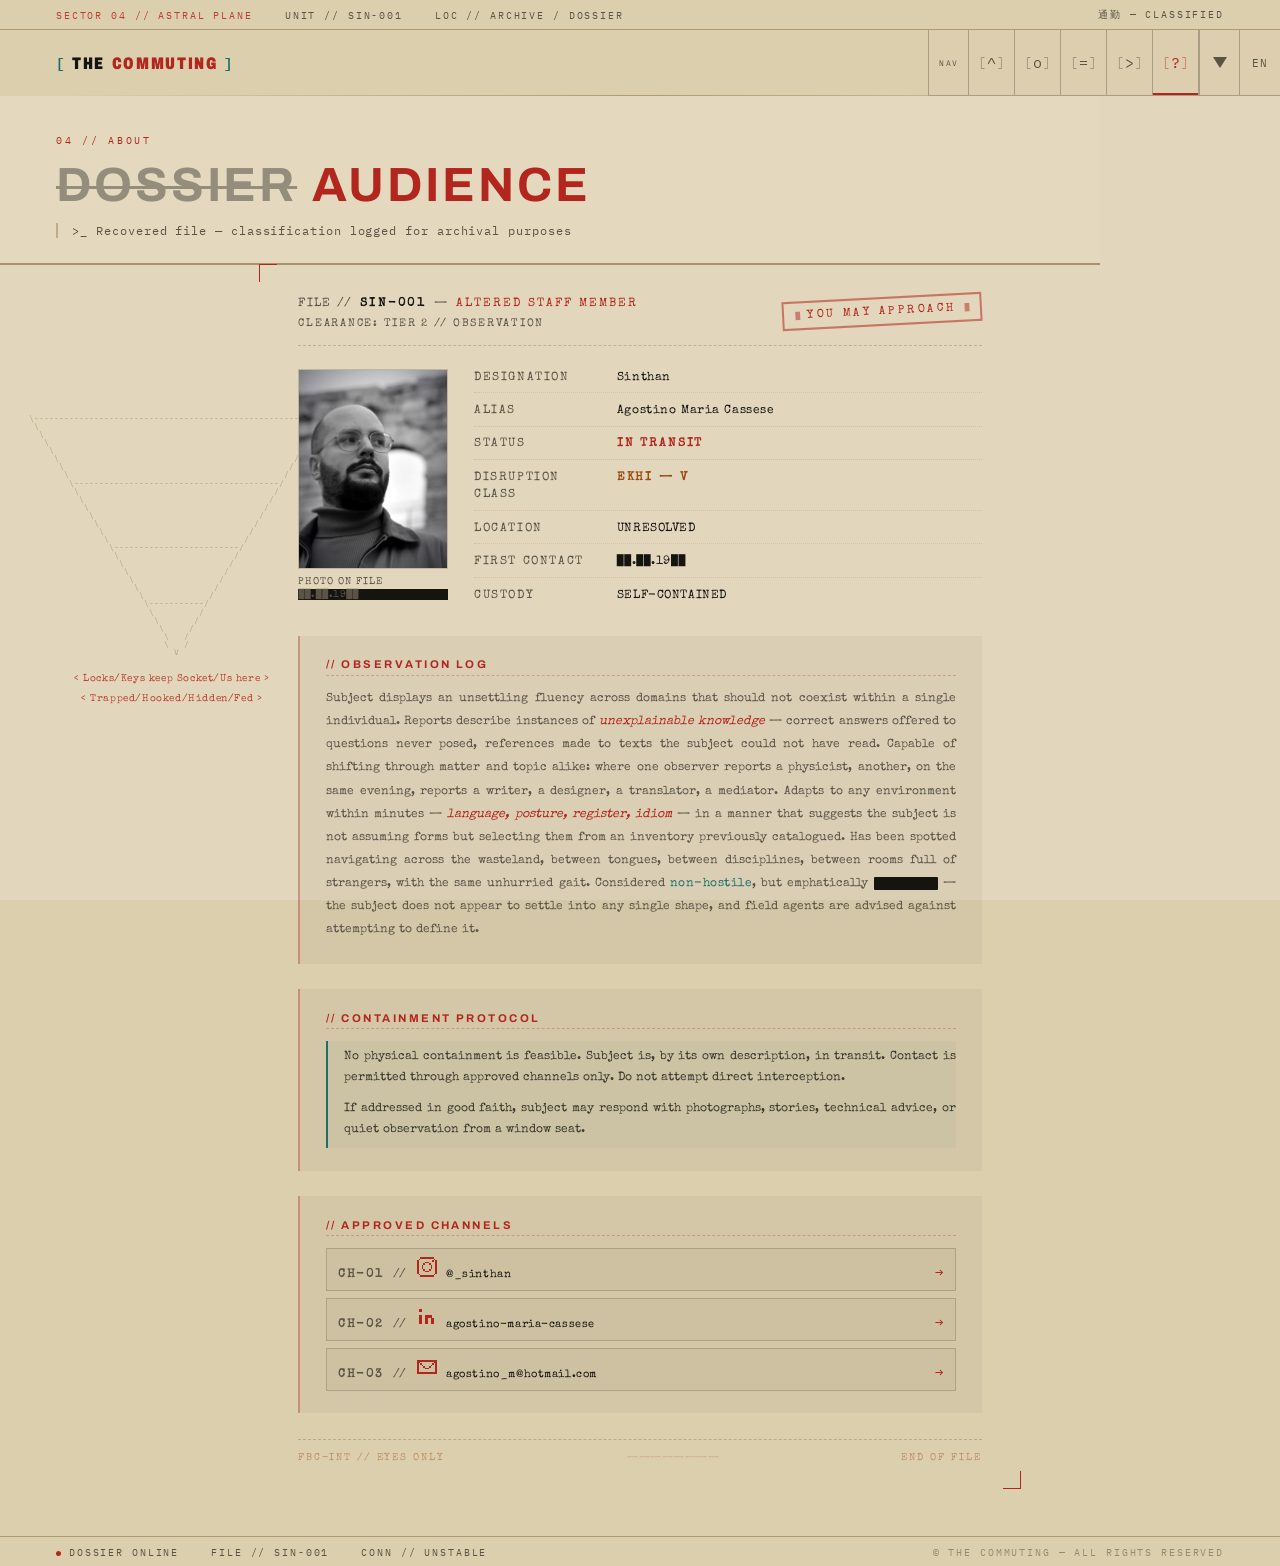
==== commit 486d9eff: "about: Board figure moves to the left margin, speaks from the tip" ====
--- a/about.html
+++ b/about.html
@@ -33,11 +33,12 @@
   <div class="window-frame"></div>
 
   <!-- THE BOARD — light theme only (see theme-about.css) -->
-  <pre class="board-pyramid" aria-hidden="true">  \---------------------------------------------------------/
+  <div class="board-figure">
+    <pre class="board-pyramid" aria-hidden="true">  \---------------------------------------------------------/
    \                                                       /
     \                                                     /
      \                                                   /
-      \                 W E   S P E A K                 /
+      \                                                 /
        \                                               /
         \                                             /
          \                                           /
@@ -45,14 +46,14 @@
            \                                       /
             \                                     /
              \                                   /
-              \        W E   C H O O S E        /
+              \                                 /
                \                               /
                 \                             /
                  \                           /
                   \-------------------------/
                    \                       /
                     \                     /
-                     \ W E  A S S I G N  /
+                     \                   /
                       \                 /
                        \               /
                         \             /
@@ -63,6 +64,11 @@
                              \   /
                              \   /
                                V</pre>
+    <p class="board-speech">
+      &lt; Locks/Keys keep Socket/Us here &gt;<br>
+      &lt; Trapped/Hooked/Hidden/Fed &gt;
+    </p>
+  </div>
 
   <div class="site-wrapper">
 
--- a/style/theme-about.css
+++ b/style/theme-about.css
@@ -4,72 +4,76 @@
    Board directive, File 05: "an audience in the Astral Plane. Near-white
    void, floating geometry, and the Board's split, plural voice."
 
-   This is the one page that does not use the Bureau's buff paper. The
-   directive asks for the inverse of every other section, so the ground
-   is repointed to an off-white void and the negative space is left
-   alone rather than filled.
+   The directive asks for the inverse of every other section. That is
+   delivered with negative space and surface weight, not with a second
+   palette: the ground stays the Bureau's buff stock so the page still
+   belongs to the same site. Only the treatment is alien.
 
    Loaded only by about.html, after about.css.
    ══════════════════════════════════════════════════════════════════ */
 
 /* ── ELEMENTS THAT ONLY EXIST IN ONE THEME ──────────────────────── */
-.board-pyramid,
+.board-figure,
 .board-cap,
 .board-stamp { display: none; }
 
 html[data-theme="light"] #t-nav-lang,
 html[data-theme="light"] .stamp-text[data-t] { display: none; }
 
-/* ── THE VOID ─────────────────────────────────────────────────────
-   #f2f1ed per the directive, with the chrome barely separated from it.
-   Ink stays at full strength: a void is not low contrast. */
-html[data-theme="light"] {
-  --bg:     #f2f1ed;
-  --bg-rgb: 242,241,237;
-  --chrome: #eae9e4;
-
-  --glass-border: rgba(22,20,15,0.13);
-  --chrome-panel: rgba(234,233,228,0.96);
-  --chrome-line:  rgba(22,20,15,0.20);
-}
-
-html[data-theme="light"] body { background-color: var(--bg); }
-
 /* ── THE BOARD ────────────────────────────────────────────────────
    The single graphic element on the page, per the directive. Inverted,
-   centred, drifting. Everything else is negative space. */
-html[data-theme="light"] .board-pyramid {
+   held to the left margin, drifting. Everything to its right is the
+   negative space the file asks for.
+
+   The pyramid narrows to a point and the Board speaks from it, so the
+   utterance sits directly under the tip rather than beside or inside
+   the shape. It is real text at full strength, not part of the
+   wallpaper — the Board's voice is content, not texture. */
+html[data-theme="light"] .board-figure {
   display: block;
   position: fixed;
-  top: 44%;
-  left: 50%;
+  top: 46%;
+  left: 1.5%;
   z-index: 0;
-  margin: 0;
-  font-family: var(--font-mono);
-  font-size: clamp(5px, 0.7vw, 11px);
-  line-height: 1.05;
-  white-space: pre;
-  color: var(--accent);
-  opacity: 0.26;
   pointer-events: none;
   user-select: none;
   animation: boardDrift 14s linear infinite;
 }
 
-@keyframes boardDrift {
-  0%   { transform: translate(-50%, -52%); }
-  50%  { transform: translate(-50%, -46%); }
-  100% { transform: translate(-50%, -52%); }
+html[data-theme="light"] .board-pyramid {
+  margin: 0;
+  font-family: var(--font-mono);
+  font-size: clamp(4.6px, 0.6vw, 9px);
+  line-height: 1.05;
+  white-space: pre;
+  color: rgba(var(--accent-rgb), 0.42);
 }
 
-@media (max-width: 900px) {
-  html[data-theme="light"] .board-pyramid { display: none; }
+html[data-theme="light"] .board-speech {
+  margin: 0.9rem 0 0;
+  text-align: center;
+  font-family: var(--typewriter);
+  font-size: clamp(0.58rem, 0.78vw, 0.8rem);
+  line-height: 2;
+  letter-spacing: 0.06em;
+  color: var(--accent-bright);
+  opacity: 0.85;
+}
+
+@keyframes boardDrift {
+  0%   { transform: translateY(-52%); }
+  50%  { transform: translateY(-46%); }
+  100% { transform: translateY(-52%); }
+}
+
+@media (max-width: 1250px) {
+  html[data-theme="light"] .board-figure { display: none; }
 }
 
 /* ── HEADER ───────────────────────────────────────────────────────── */
 html[data-theme="light"] .about-header {
-  background: transparent;
-  border-bottom: 1px solid var(--glass-border);
+  background: var(--bg);
+  border-bottom: 2px solid rgba(var(--accent-rgb), 0.55);
 }
 html[data-theme="light"] .about-eyebrow { color: var(--accent-bright); }
 html[data-theme="light"] .about-sub     { color: var(--text-muted); }
@@ -181,6 +185,6 @@
 }
 
 @media (prefers-reduced-motion: reduce) {
-  html[data-theme="light"] .board-pyramid,
+  html[data-theme="light"] .board-figure,
   html[data-theme="light"] .channel-icon { animation: none; }
 }
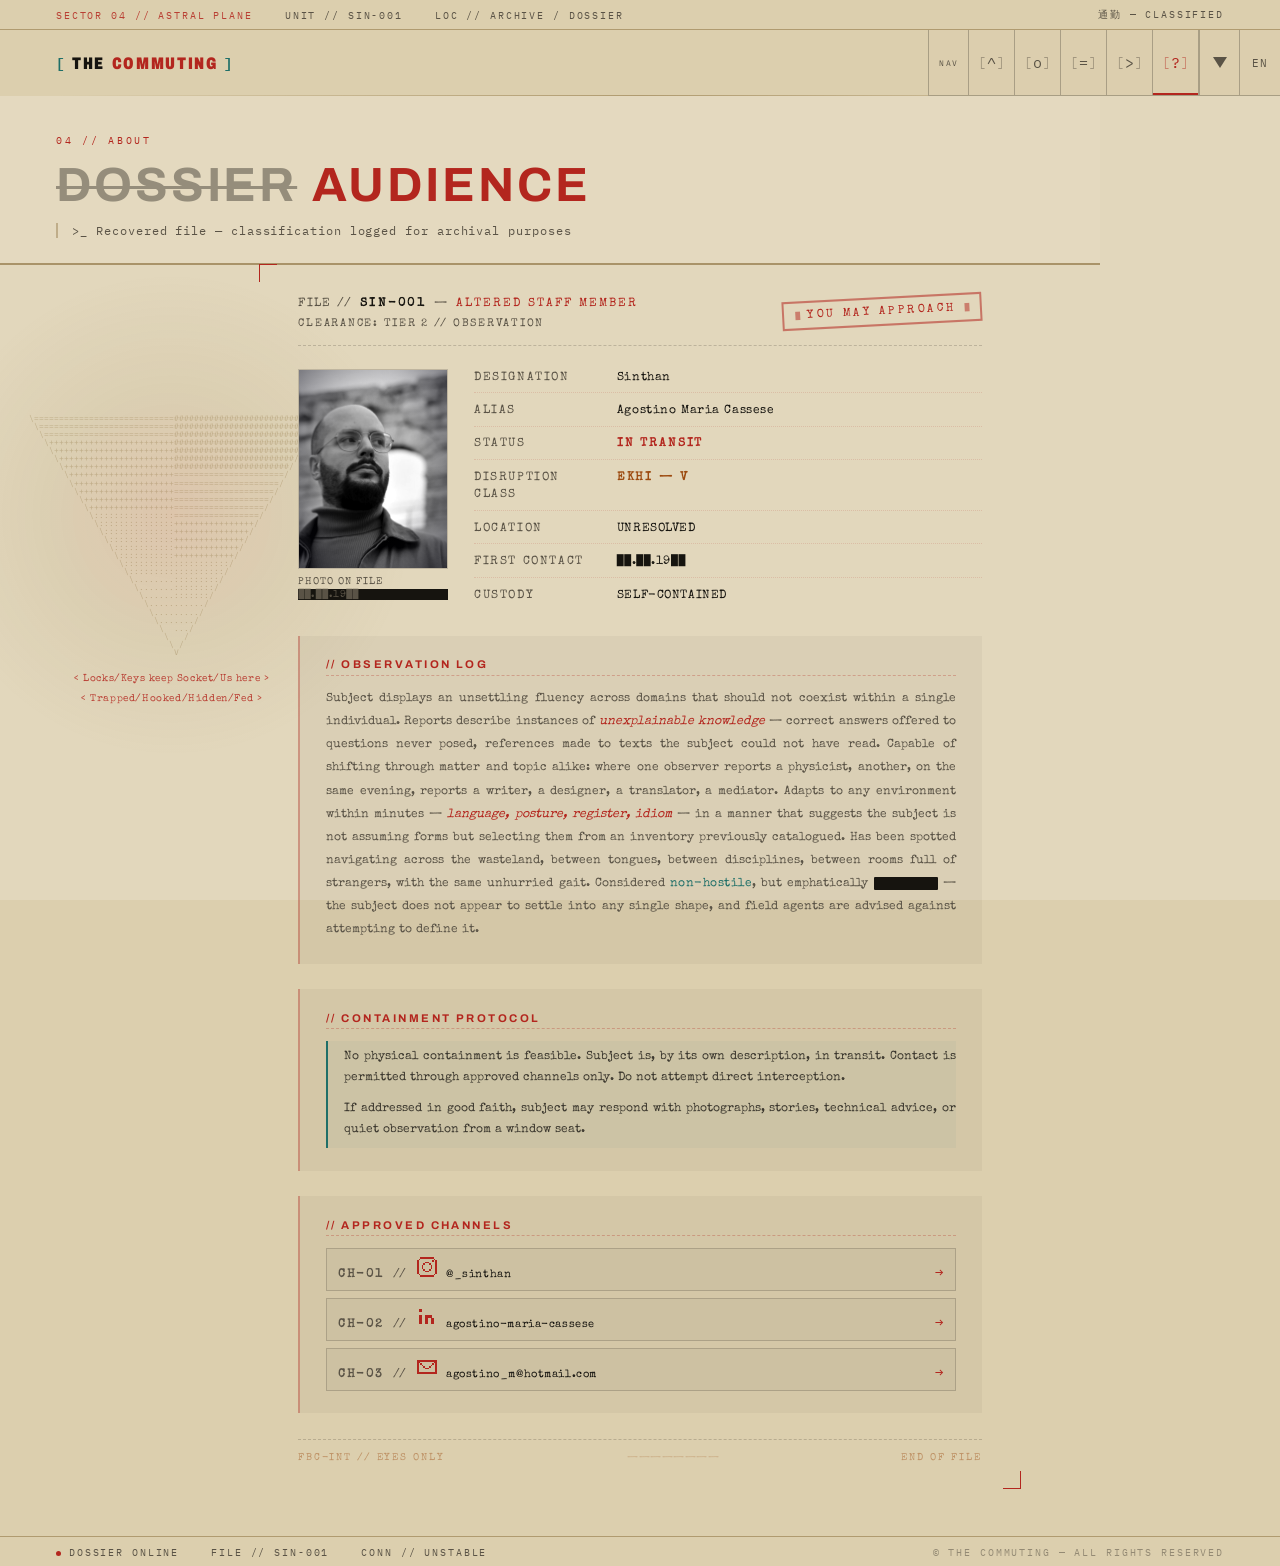
==== commit 459de4be: "about: shade the Board as a solid with a centre fold, fix the tip, add a halo behind" ====
--- a/about.html
+++ b/about.html
@@ -34,35 +34,35 @@
 
   <!-- THE BOARD — light theme only (see theme-about.css) -->
   <div class="board-figure">
-    <pre class="board-pyramid" aria-hidden="true">  \---------------------------------------------------------/
-   \                                                       /
-    \                                                     /
-     \                                                   /
-      \                                                 /
-       \                                               /
-        \                                             /
-         \                                           /
-          \-----------------------------------------/
-           \                                       /
-            \                                     /
-             \                                   /
-              \                                 /
-               \                               /
-                \                             /
-                 \                           /
-                  \-------------------------/
-                   \                       /
-                    \                     /
-                     \                   /
-                      \                 /
-                       \               /
-                        \             /
-                         \-----------/
-                          \         /
-                           \       /
-                            \     /
+    <pre class="board-pyramid" aria-hidden="true">  \============================#############################/
+   \===========================############################/
+    \==========================###########################/
+     \+++++++++++++++++++++++++##########################/
+      \++++++++++++++++++++++++#########################/
+       \+++++++++++++++++++++++########################/
+        \++++++++++++++++++++++#######################/
+         \+++++++++++++++++++++======================/
+          \++++++++++++++++++++=====================/
+           \+++++++++++++++++++====================/
+            \++++++++++++++++++===================/
+             \+++++++++++++++++==================/
+              \::::::::::::::::=================/
+               \:::::::::::::::++++++++++++++++/
+                \::::::::::::::+++++++++++++++/
+                 \:::::::::::::++++++++++++++/
+                  \::::::::::::+++++++++++++/
+                   \:::::::::::++++++++++++/
+                    \:::::::::::::::::::::/
+                     \:::::::::::::::::::/
+                      \........:::::::::/
+                       \.......::::::::/
+                        \......:::::::/
+                         \.........../
+                          \........./
+                           \......./
+                            \  .../
                              \   /
-                             \   /
+                              \ /
                                V</pre>
     <p class="board-speech">
       &lt; Locks/Keys keep Socket/Us here &gt;<br>
--- a/style/theme-about.css
+++ b/style/theme-about.css
@@ -28,7 +28,12 @@
    The pyramid narrows to a point and the Board speaks from it, so the
    utterance sits directly under the tip rather than beside or inside
    the shape. It is real text at full strength, not part of the
-   wallpaper — the Board's voice is content, not texture. */
+   wallpaper — the Board's voice is content, not texture.
+
+   The solid is shaded with a density ramp (# = + : .) rather than
+   drawn as an outline: darkest at the base, fading out at the tip,
+   with a fold down the centre where the lit face meets the shadowed
+   one. A soft halo sits behind it to give the shape somewhere to be. */
 html[data-theme="light"] .board-figure {
   display: block;
   position: fixed;
@@ -40,13 +45,30 @@
   animation: boardDrift 14s linear infinite;
 }
 
+html[data-theme="light"] .board-figure::before {
+  content: '';
+  position: absolute;
+  left: 50%;
+  top: 34%;
+  width: 165%;
+  aspect-ratio: 1;
+  transform: translate(-50%, -50%);
+  z-index: -1;
+  pointer-events: none;
+  background: radial-gradient(
+    circle,
+    rgba(var(--accent-bright-rgb), 0.10) 0%,
+    rgba(var(--accent-rgb), 0.06) 36%,
+    transparent 68%);
+}
+
 html[data-theme="light"] .board-pyramid {
   margin: 0;
   font-family: var(--font-mono);
   font-size: clamp(4.6px, 0.6vw, 9px);
   line-height: 1.05;
   white-space: pre;
-  color: rgba(var(--accent-rgb), 0.42);
+  color: rgba(var(--accent-rgb), 0.30);
 }
 
 html[data-theme="light"] .board-speech {
